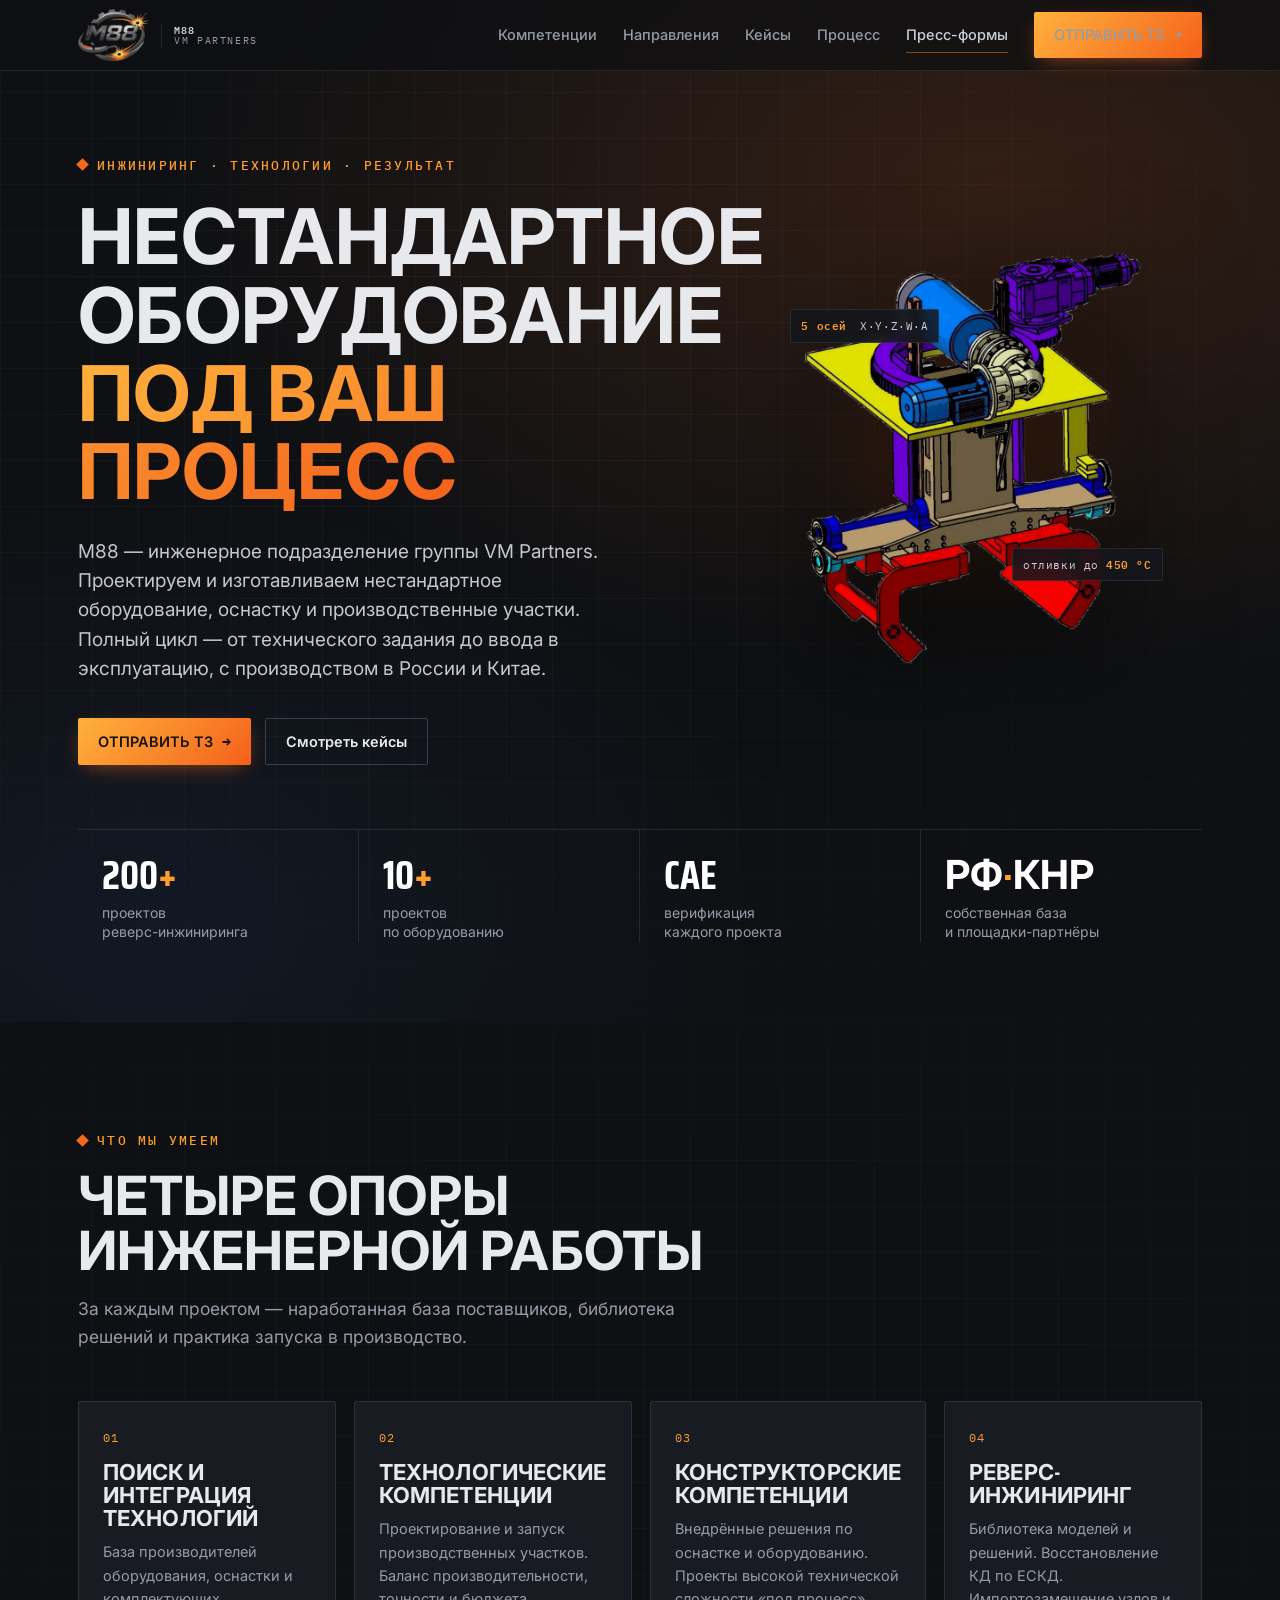
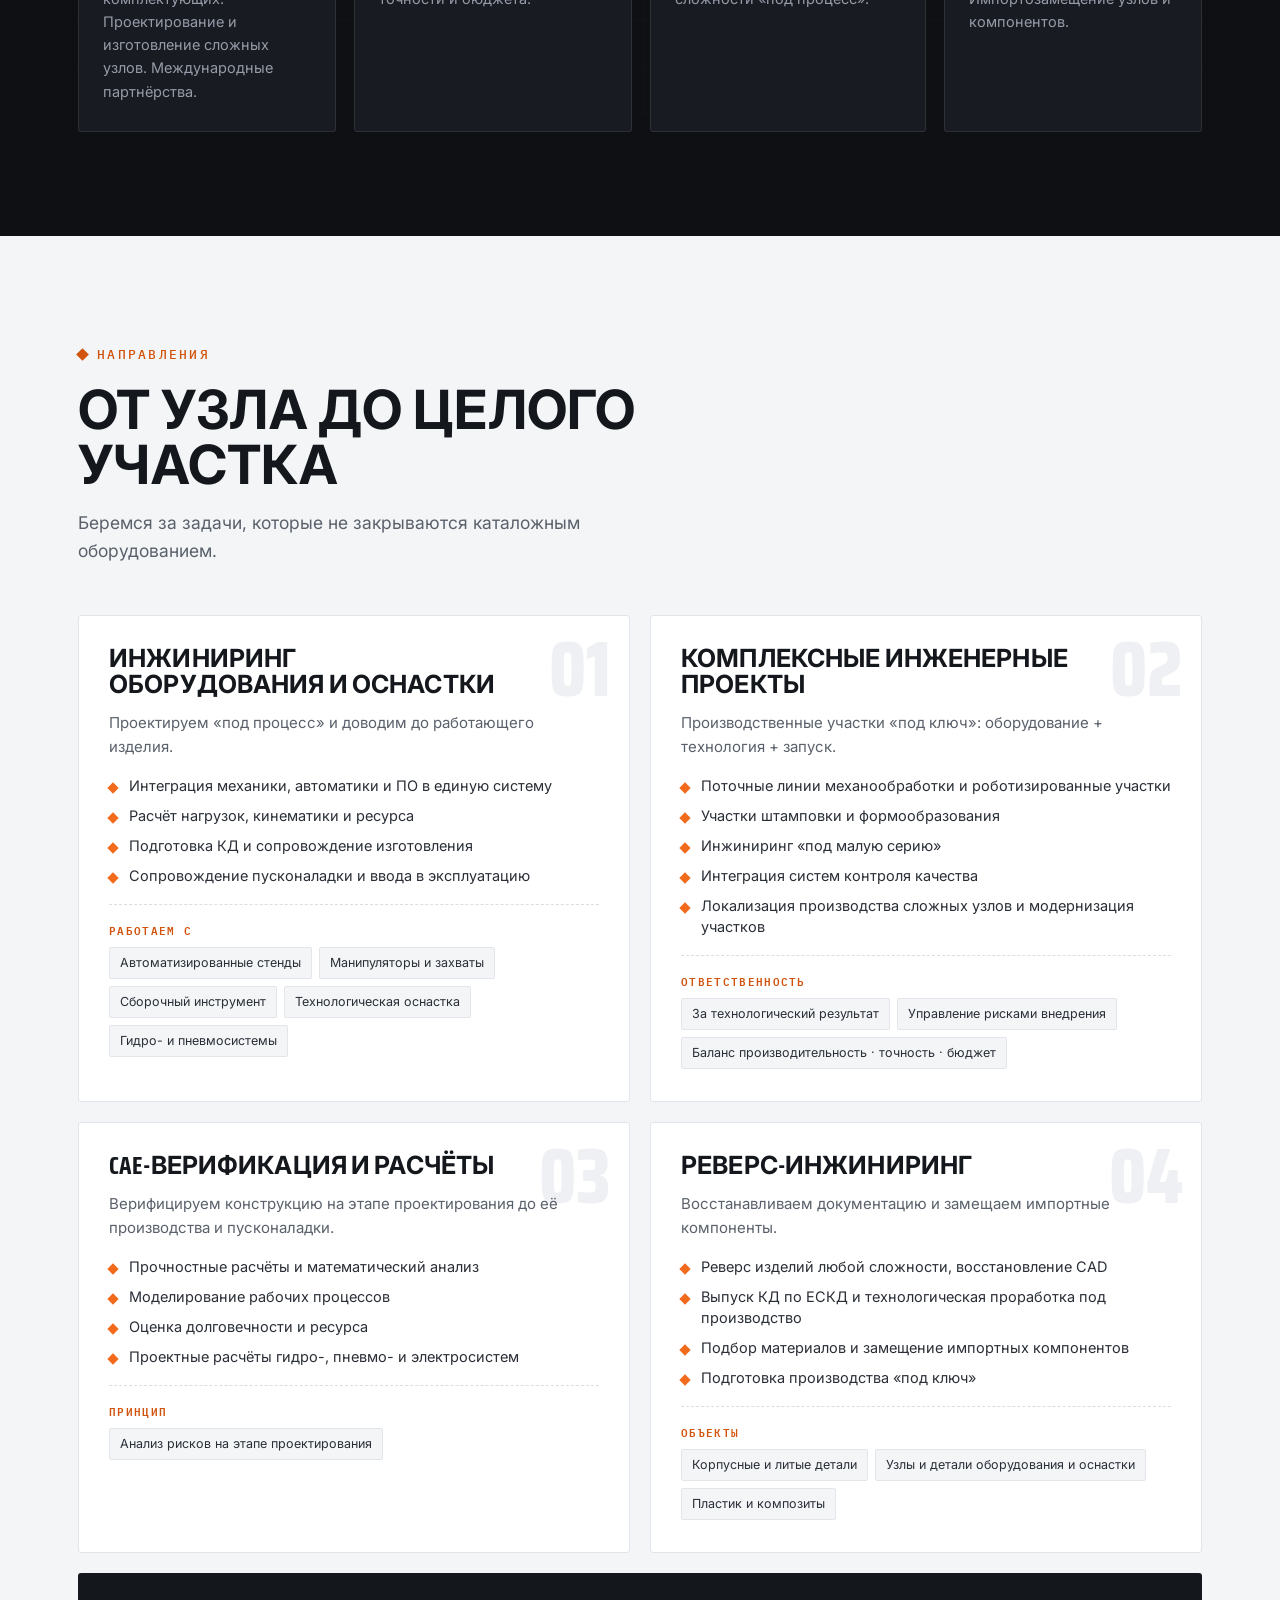
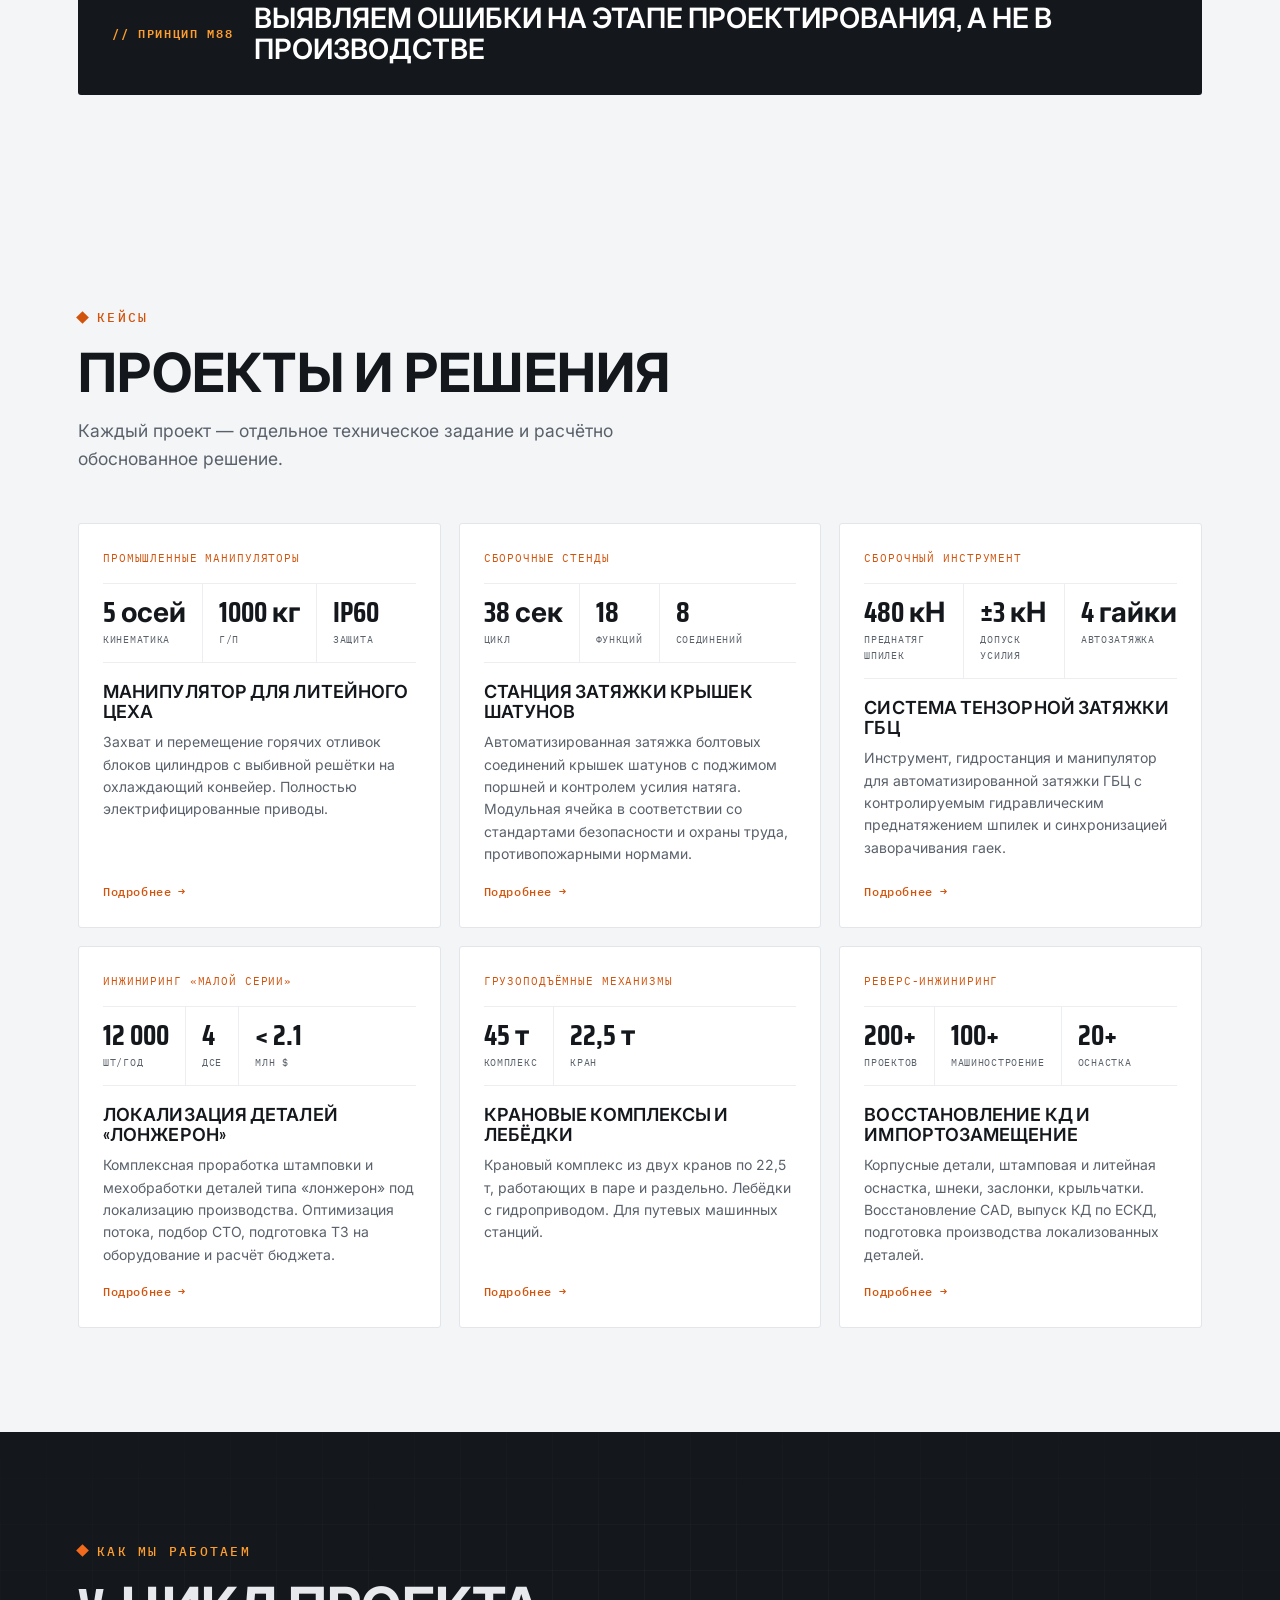
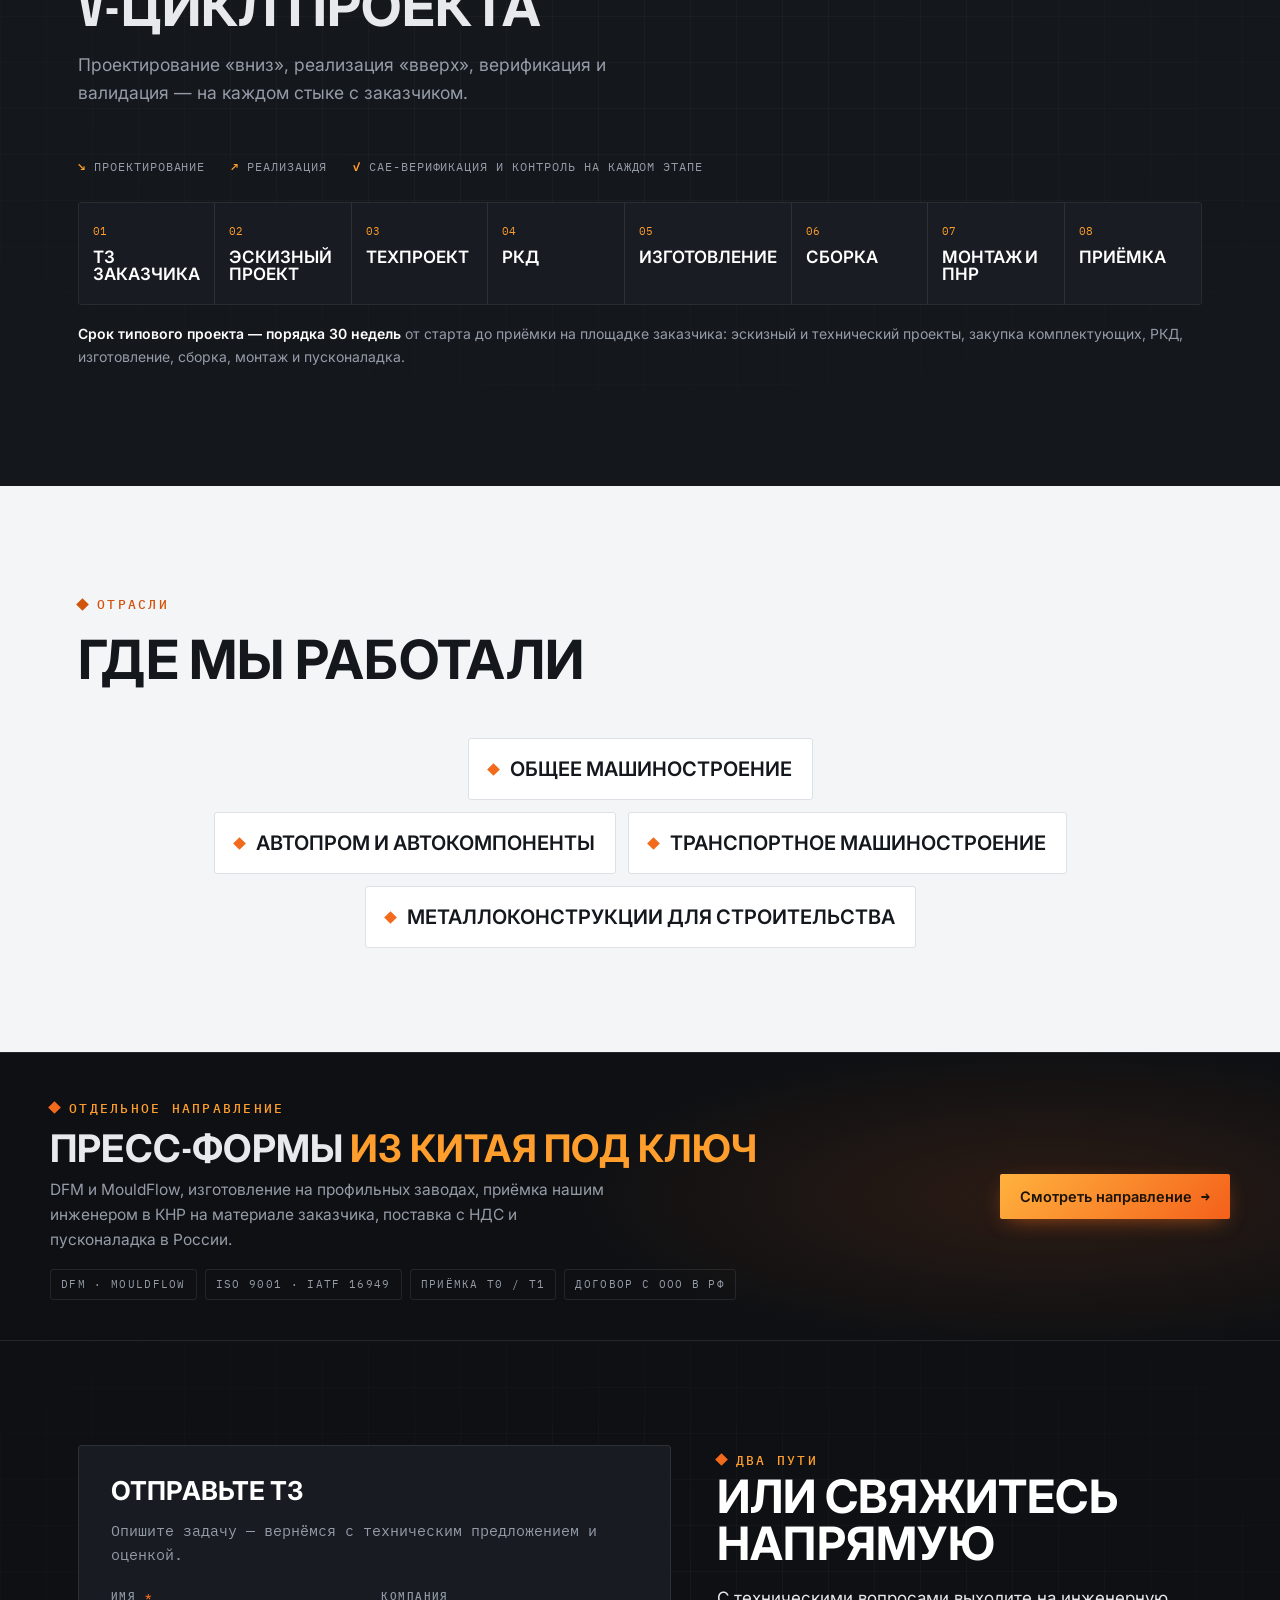
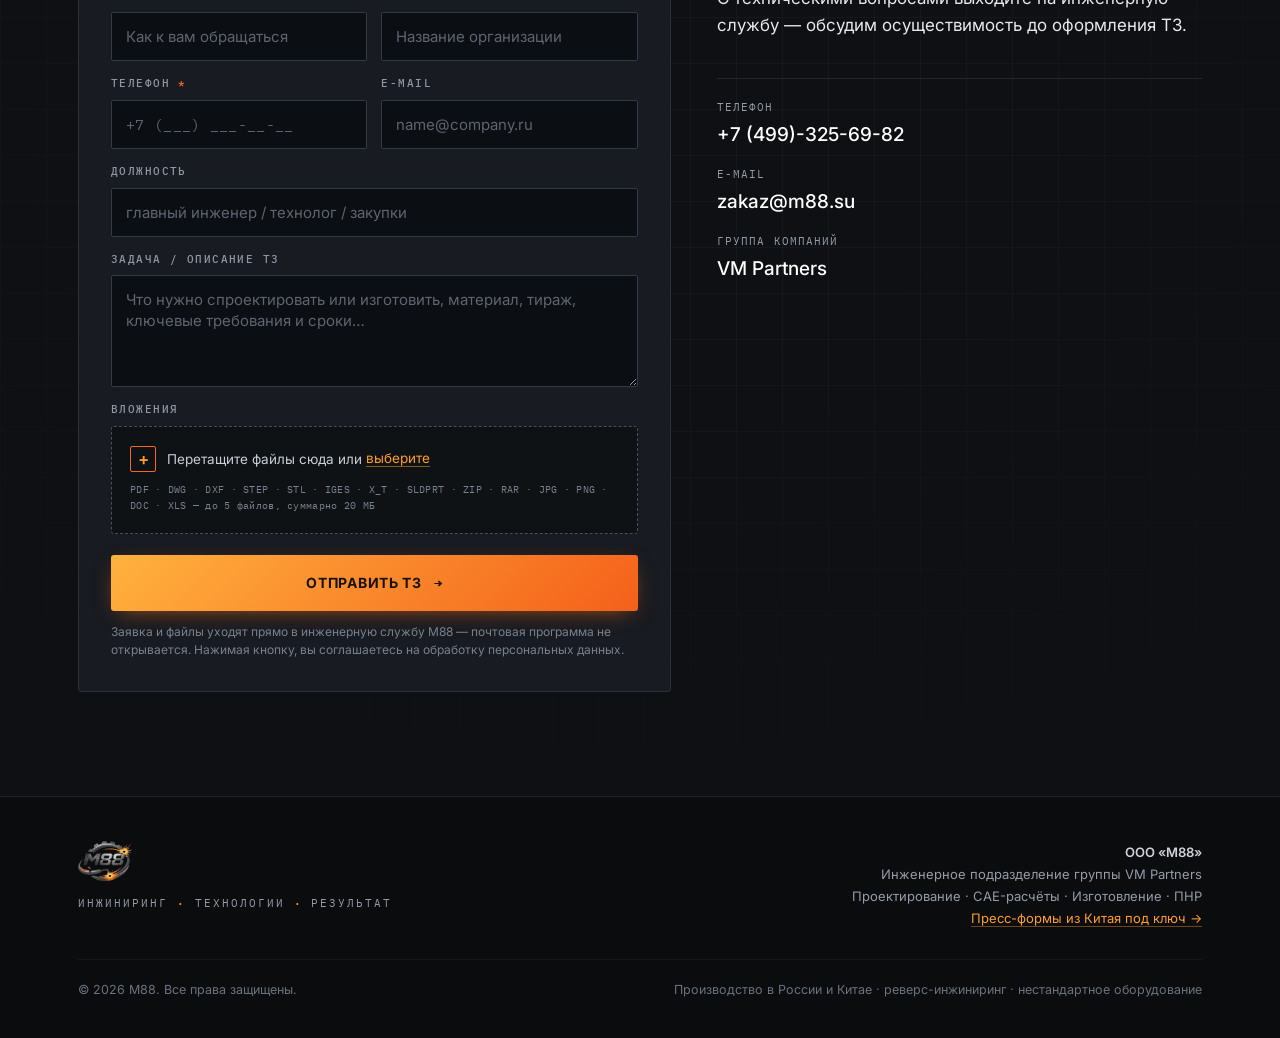
==== index.html @ bfed55ac "first commit" ====
<!doctype html>
<html lang="ru">
<head>
<meta charset="utf-8">
<meta name="viewport" content="width=device-width, initial-scale=1">
<title>М88 — инжиниринг и производство нестандартного оборудования</title>
<meta name="description" content="М88 — инженерное подразделение группы VM Partners. Проектируем и изготавливаем нестандартное промышленное оборудование под ваш процесс: полный цикл от ТЗ до пусконаладки, производство в России и Китае.">
<link rel="canonical" href="https://m88.su/">
<meta property="og:type" content="website">
<meta property="og:url" content="https://m88.su/">
<meta property="og:site_name" content="М88">
<meta property="og:locale" content="ru_RU">
<meta property="og:title" content="М88 — инжиниринг и производство нестандартного оборудования">
<meta property="og:description" content="Проектируем и изготавливаем нестандартное промышленное оборудование под ваш процесс: полный цикл от ТЗ до пусконаладки, производство в России и Китае.">
<meta property="og:image" content="https://m88.su/assets/og.jpg">
<meta name="twitter:card" content="summary_large_image">
<meta name="theme-color" content="#14171C">
<link rel="icon" href="assets/favicon.svg" type="image/svg+xml">
<link rel="apple-touch-icon" href="assets/apple-touch-icon.png">
<link rel="preconnect" href="https://fonts.googleapis.com">
<link rel="preconnect" href="https://fonts.gstatic.com" crossorigin>
<link href="https://fonts.googleapis.com/css2?family=Saira+Condensed:wght@500;600;700;800&amp;family=Inter:wght@400;500;600;700&amp;family=IBM+Plex+Mono:wght@400;500;600&amp;display=swap" rel="stylesheet">
<style>
:root{
  --graphite-950:#0E1013; --graphite-900:#14171C; --graphite-850:#181B21;
  --steel-800:#20242B; --steel-700:#2B2F38; --steel-600:#3A4049;
  --line-d:rgba(255,255,255,.09); --line-d2:rgba(255,255,255,.05);
  --fog:#E9ECEF; --fog-2:#F3F5F7; --paper:#FBFBFC;
  --ink:#14181D; --ink-2:#2A2F37;
  --muted-d:#959CA8; --muted-l:#5A616B;
  --ember:#F26A1B; --ember-2:#FF9E2C; --ember-deep:#D2530C;
  --weld:linear-gradient(135deg,#FFB23E 0%,#F4601A 100%);
  --maxw:1180px;
  --sans:"Inter",system-ui,sans-serif;
  --disp:"Saira Condensed","Inter",sans-serif;
  --mono:"IBM Plex Mono",ui-monospace,monospace;
}
*{box-sizing:border-box}
html{scroll-behavior:smooth;-webkit-text-size-adjust:100%;text-size-adjust:100%}
body{
  margin:0;background:var(--graphite-900);color:#E7E9EC;
  font-family:var(--sans);font-size:17px;line-height:1.6;
  -webkit-font-smoothing:antialiased;overflow-x:hidden;
}
a{color:inherit;text-decoration:none}
img{max-width:100%;display:block}
.wrap{max-width:var(--maxw);margin:0 auto;padding:0 28px}

/* ---------- type ---------- */
h1,h2,h3{font-family:var(--disp);font-weight:700;line-height:1.02;margin:0;letter-spacing:.005em}
.eyebrow{
  font-family:var(--mono);font-size:12.5px;font-weight:500;letter-spacing:.18em;
  text-transform:uppercase;color:var(--ember-2);display:inline-flex;align-items:center;gap:10px;
}
.eyebrow::before{content:"";width:9px;height:9px;background:var(--ember);transform:rotate(45deg);flex:none}
.eyebrow.dark{color:var(--ember-deep)}
.eyebrow.dark::before{background:var(--ember-deep)}

/* ---------- header ---------- */
header{position:fixed;top:0;left:0;right:0;inset:0 0 auto 0;z-index:50;
  background:rgba(14,16,19,.72);-webkit-backdrop-filter:blur(14px);backdrop-filter:blur(14px);
  border-bottom:1px solid var(--line-d);transition:padding .25s ease,background .25s ease}
.bar{display:flex;align-items:center;gap:26px;height:70px;transition:height .25s ease}
header.shrink .bar{height:58px}
.brand{display:flex;align-items:center;gap:12px;flex:none}
.brand img{height:52px;width:auto;transition:height .25s ease}
header.shrink .brand img{height:44px}
.brand .vm{font-family:var(--mono);font-size:10px;letter-spacing:.16em;color:var(--muted-d);
  border-left:1px solid var(--line-d);padding-left:12px;line-height:1.25;text-transform:uppercase}
.brand .vm b{color:#cfd3d9;font-weight:600;display:block;letter-spacing:.1em}
nav.main{margin-left:auto;display:flex;gap:26px;align-items:center}
nav.main a{font-size:14.5px;color:var(--muted-d);font-weight:500;transition:color .15s}
nav.main a:hover{color:#fff}
.btn{font-family:var(--sans);font-weight:600;font-size:14.5px;border:0;cursor:pointer;
  border-radius:2px;padding:11px 20px;display:inline-flex;align-items:center;gap:9px;transition:transform .12s, box-shadow .2s, background .2s,color .2s}
.btn .arr{font-family:var(--mono);transition:transform .18s}
.btn:hover .arr{transform:translateX(3px)}
.btn-primary{background:var(--weld);color:#1a1205;box-shadow:0 6px 22px -8px rgba(242,106,27,.7)}
.btn-primary:hover{box-shadow:0 10px 28px -8px rgba(242,106,27,.85)}
.btn-ghost{background:transparent;color:#E7E9EC;border:1px solid var(--steel-600)}
.btn-ghost:hover{border-color:var(--ember);color:#fff}
.btn-dark{background:var(--ink);color:#fff}
.menu-toggle{display:none;margin-left:auto;background:none;border:1px solid var(--steel-600);
  color:#fff;width:42px;height:38px;border-radius:2px;cursor:pointer;font-size:18px}

/* ---------- section frame ---------- */
.section{padding:104px 0;position:relative}
.section.light{background:var(--fog-2);color:var(--ink)}
.section.dark{background:var(--graphite-900)}
.section.darker{background:var(--graphite-950)}
.grid-bg{position:absolute;top:0;right:0;bottom:0;left:0;inset:0;pointer-events:none;opacity:.5;
  background-image:linear-gradient(var(--line-d2) 1px,transparent 1px),linear-gradient(90deg,var(--line-d2) 1px,transparent 1px);
  background-size:46px 46px;mask-image:radial-gradient(ellipse 80% 60% at 50% 40%,#000 30%,transparent 100%)}
.sec-head{max-width:760px;margin-bottom:50px}
.sec-head h2{font-size:clamp(34px,4.6vw,54px);margin:16px 0 0;text-transform:uppercase}
.section.light .sec-head h2{color:var(--ink)}
.sec-head p{margin:16px 0 0;color:var(--muted-d);font-size:17.5px;max-width:600px}
.section.light .sec-head p{color:var(--muted-l)}

/* ---------- hero ---------- */
.hero{position:relative;padding:150px 0 80px;background:
  radial-gradient(120% 90% at 78% 18%,rgba(242,106,27,.16),transparent 55%),
  radial-gradient(80% 70% at 12% 90%,rgba(40,70,120,.16),transparent 60%),
  var(--graphite-950);overflow:hidden}
.hero .grid-bg{opacity:.7;mask-image:radial-gradient(ellipse 90% 80% at 35% 35%,#000 20%,transparent 95%)}
.hero-inner{display:grid;grid-template-columns:1.15fr .85fr;gap:40px;align-items:center;position:relative;z-index:2}
.hero h1{font-size:clamp(42px,6vw,80px);text-transform:uppercase;letter-spacing:.004em;margin:22px 0 0}
.hero h1 .glow{background:var(--weld);-webkit-background-clip:text;background-clip:text;color:transparent}
.hero p.lead{margin:24px 0 0;font-size:19px;color:#C3C8CF;max-width:540px;line-height:1.55}
.hero-cta{margin-top:34px;display:flex;gap:14px;flex-wrap:wrap}
.hero-figure{position:relative}
.hero-figure .render{filter:drop-shadow(0 40px 60px rgba(0,0,0,.6));
  animation:float 7s ease-in-out infinite;transform-origin:center;margin:0 auto;max-width:430px;width:100%}
.hero-figure::before{content:"";position:absolute;inset:6% 8% 10% 8%;border-radius:50%;
  background:radial-gradient(circle,rgba(242,106,27,.32),transparent 68%);filter:blur(30px);z-index:0}
@keyframes float{0%,100%{transform:translateY(-8px)}50%{transform:translateY(8px)}}
.hero-tag{position:absolute;z-index:3;font-family:var(--mono);font-size:11px;letter-spacing:.05em;
  background:rgba(20,23,28,.86);border:1px solid var(--line-d);padding:6px 10px;border-radius:2px;color:#cfd3d9;
  -webkit-backdrop-filter:blur(4px);backdrop-filter:blur(4px)}
.hero-tag b{color:var(--ember-2);font-weight:600}
.hero-tag.t1{top:14%;left:-4%}
.hero-tag.t2{bottom:20%;right:-6%}
.hero-tag .ax{color:var(--ember-2);font-weight:600;margin-right:6px}

/* stat strip */
.stats{position:relative;z-index:2;margin-top:64px;border-top:1px solid var(--line-d);
  display:grid;grid-template-columns:repeat(4,1fr)}
.stats .st{padding:26px 24px 0;border-right:1px solid var(--line-d)}
.stats .st:last-child{border-right:0}
.stats .num{font-family:var(--disp);font-weight:700;font-size:40px;line-height:1;color:#fff}
.stats .num span{color:var(--ember-2)}
.stats .lbl{margin-top:8px;font-size:14px;color:var(--muted-d);line-height:1.35}

/* ---------- competence cards ---------- */
.cards4{display:grid;grid-template-columns:repeat(4,1fr);gap:18px}
.card{position:relative;background:var(--graphite-850);border:1px solid var(--line-d);
  padding:26px 24px 28px;border-radius:3px;transition:border-color .2s,transform .2s,background .2s}
.section.light .card{background:#fff;border-color:#E2E5E9;box-shadow:0 1px 0 #fff inset}
.card:hover{border-color:var(--ember);transform:translateY(-3px)}
.card .idx{font-family:var(--mono);font-size:12px;color:var(--ember-2);letter-spacing:.1em}
.section.light .card .idx{color:var(--ember-deep)}
.card h3{font-size:22px;text-transform:uppercase;margin:14px 0 10px;line-height:1.05}
.card p{margin:0;font-size:14.5px;color:var(--muted-d)}
.section.light .card p{color:var(--muted-l)}
.card::after{content:"";position:absolute;top:0;right:0;width:14px;height:14px;
  border-top:2px solid transparent;border-right:2px solid transparent;transition:border-color .2s}
.card:hover::after{border-color:var(--ember)}

/* ---------- services ---------- */
.svc{display:grid;grid-template-columns:repeat(2,1fr);gap:20px}
.svc-item{position:relative;background:#fff;border:1px solid #E2E5E9;border-radius:3px;padding:30px 30px 32px;overflow:hidden}
.svc-item .bignum{position:absolute;top:14px;right:18px;font-family:var(--disp);font-weight:800;
  font-size:78px;color:#EEF0F3;line-height:1;z-index:0;user-select:none}
.svc-item>*{position:relative;z-index:1}
.svc-item h3{font-size:25px;text-transform:uppercase;color:var(--ink);margin-bottom:14px;max-width:80%}
.svc-item .desc{font-size:15px;color:var(--muted-l);margin:0 0 16px}
.svc-item ul{list-style:none;margin:0;padding:0;display:flex;flex-direction:column;gap:9px}
.svc-item li{font-size:14.5px;color:var(--ink-2);padding-left:20px;position:relative;line-height:1.45}
.svc-item li::before{content:"";position:absolute;left:0;top:9px;width:8px;height:8px;background:var(--ember);transform:rotate(45deg)}
.svc-item .tags{margin-top:18px;padding-top:16px;border-top:1px dashed #DADEE3;font-size:13px;color:var(--muted-l)}
.svc-item .tags b{display:block;font-family:var(--mono);font-size:11px;letter-spacing:.12em;text-transform:uppercase;color:var(--ember-deep);margin-bottom:8px;font-weight:600}
.chiprow{display:flex;flex-wrap:wrap;gap:7px}
.chip{font-size:12.5px;background:var(--fog-2);border:1px solid #E2E5E9;color:var(--ink-2);padding:5px 10px;border-radius:2px}
.svc-quote{grid-column:1/-1;background:var(--ink);color:#fff;border-radius:3px;padding:30px 34px;
  display:flex;align-items:center;gap:20px;font-family:var(--disp);font-weight:600;font-size:clamp(20px,2.5vw,28px);text-transform:uppercase;line-height:1.1}
.svc-quote .mk{font-family:var(--mono);font-size:12px;color:var(--ember-2);letter-spacing:.14em;white-space:nowrap;text-transform:uppercase;font-weight:600}

/* ---------- ARIS flagship ---------- */
.aris{background:
  radial-gradient(90% 120% at 85% 10%,rgba(242,106,27,.13),transparent 55%),var(--graphite-950);position:relative;overflow:hidden}
.aris-grid{display:grid;grid-template-columns:.95fr 1.05fr;gap:46px;align-items:center;position:relative;z-index:2}
.win-badge{display:inline-flex;align-items:center;gap:10px;font-family:var(--mono);font-size:12px;
  letter-spacing:.05em;background:rgba(242,106,27,.12);border:1px solid rgba(242,106,27,.4);
  color:var(--ember-2);padding:8px 13px;border-radius:2px}
.win-badge .star{color:var(--ember-2)}
.aris h2{font-size:clamp(40px,5.5vw,68px);text-transform:uppercase;margin:20px 0 0}
.aris h2 small{display:block;font-family:var(--mono);font-size:14px;letter-spacing:.14em;color:var(--muted-d);font-weight:400;margin-top:10px;text-transform:none}
.aris .sub{color:#C3C8CF;font-size:17px;margin:18px 0 0;max-width:520px}
.param-grid{display:grid;grid-template-columns:repeat(3,1fr);gap:1px;margin-top:30px;
  background:var(--line-d);border:1px solid var(--line-d);border-radius:3px;overflow:hidden}
.param{background:var(--graphite-900);padding:18px 16px}
.param .v{font-family:var(--disp);font-weight:700;font-size:27px;color:#fff;line-height:1}
.param .v span{color:var(--ember-2)}
.param .k{font-size:12.5px;color:var(--muted-d);margin-top:7px;line-height:1.3}
.aris-fig{position:relative}
.aris-fig::before{content:"";position:absolute;inset:5% 6%;border-radius:50%;
  background:radial-gradient(circle,rgba(242,106,27,.28),transparent 66%);filter:blur(34px)}
.aris-fig .render{position:relative;z-index:1;max-width:400px;width:100%;margin:0 auto;filter:drop-shadow(0 36px 50px rgba(0,0,0,.55))}
/* axis datasheet */
.axes{margin-top:24px;border:1px solid var(--line-d);border-radius:3px;overflow:hidden;background:var(--graphite-900)}
.axes .ax-head{display:flex;justify-content:space-between;align-items:center;padding:11px 16px;
  border-bottom:1px solid var(--line-d);font-family:var(--mono);font-size:11px;letter-spacing:.12em;
  text-transform:uppercase;color:var(--muted-d)}
.ax-row{display:grid;grid-template-columns:54px 1fr auto;gap:14px;align-items:center;padding:12px 16px;border-bottom:1px solid var(--line-d2)}
.ax-row:last-child{border-bottom:0}
.ax-row .sym{font-family:var(--disp);font-weight:700;font-size:24px;color:var(--ember-2);text-align:center}
.ax-row .nm{font-size:14.5px;color:#E7E9EC}
.ax-row .nm i{display:block;font-style:normal;font-size:12.5px;color:var(--muted-d);margin-top:2px}
.ax-row .rg{font-family:var(--mono);font-size:13px;color:#fff;white-space:nowrap}
.aris-note{margin-top:18px;font-size:13.5px;color:var(--muted-d);border-left:2px solid var(--ember);padding-left:14px;line-height:1.5}

/* ---------- cases ---------- */
.cases{display:grid;grid-template-columns:repeat(3,1fr);gap:18px}
.case{position:relative;background:#fff;border:1px solid #E2E5E9;border-radius:3px;padding:26px 24px 26px;
  display:flex;flex-direction:column;transition:transform .2s,border-color .2s,box-shadow .2s}
.case:hover{transform:translateY(-4px);border-color:var(--ember);box-shadow:0 18px 40px -22px rgba(20,24,29,.4)}
.case .metric{font-family:var(--disp);font-weight:700;font-size:30px;color:var(--ink);line-height:1.02}
.case .metric span{color:var(--ember-deep)}
.case h3{font-size:18px;text-transform:uppercase;color:var(--ink);margin:14px 0 9px;line-height:1.08;font-weight:600}
.case p{margin:0;font-size:14px;color:var(--muted-l)}
.case .ribbon{font-family:var(--mono);font-size:11px;letter-spacing:.08em;text-transform:uppercase;
  color:var(--ember-deep);margin-bottom:14px}
/* ARIS leading card */
.case[data-modal]{cursor:pointer}
.case[data-modal]:focus-visible{outline:2px solid var(--ember);outline-offset:3px}
.case-metrics{display:flex;margin:2px 0 4px;border-top:1px solid #ECEEF1;border-bottom:1px solid #ECEEF1}
.case-metrics .cm{padding:14px 0;margin-right:16px;padding-right:16px;border-right:1px solid #ECEEF1}
.case-metrics .cm:last-child{margin-right:0;padding-right:0;border-right:0}
.cmv{font-family:var(--disp);font-weight:700;font-size:28px;color:var(--ink);line-height:1;white-space:nowrap}
.cmk{font-family:var(--mono);font-size:10px;letter-spacing:.07em;text-transform:uppercase;color:var(--muted-l);margin-top:6px}
.case-more{margin-top:auto;padding-top:16px;font-family:var(--mono);font-size:12px;letter-spacing:.05em;
  color:var(--ember-deep);display:inline-flex;align-items:center;gap:7px;font-weight:500}
.case-more .arr{transition:transform .18s}
.case[data-modal]:hover .case-more .arr{transform:translateX(4px)}
.case h3{margin-top:14px}
.case[data-modal] h3{margin-top:16px}

/* ---------- modal ---------- */
.modal-overlay{position:fixed;top:0;right:0;bottom:0;left:0;inset:0;z-index:100;background:rgba(8,10,12,.8);-webkit-backdrop-filter:blur(7px);backdrop-filter:blur(7px);
  display:flex;align-items:flex-start;justify-content:center;padding:40px 20px;overflow-y:auto;
  opacity:0;transition:opacity .22s ease}
.modal-overlay[hidden]{display:none}
.modal-overlay.show{opacity:1}
.modal{position:relative;max-width:1000px;width:100%;margin:auto;
  background:radial-gradient(90% 120% at 85% 4%,rgba(242,106,27,.12),transparent 55%),var(--graphite-950);
  border:1px solid var(--line-d);border-radius:6px;padding:40px;
  transform:translateY(14px) scale(.99);transition:transform .22s ease}
.modal-overlay.show .modal{transform:none}
.modal-close{position:absolute;top:14px;right:14px;width:42px;height:42px;border-radius:3px;
  background:var(--graphite-850);border:1px solid var(--line-d);color:#fff;font-size:24px;line-height:1;
  cursor:pointer;z-index:3;transition:border-color .15s,background .15s}
.modal-close:hover{border-color:var(--ember);background:var(--steel-800)}
.modal-body{display:grid;grid-template-columns:1fr 1fr;gap:38px;align-items:start}
.modal-info .win-badge{margin-bottom:18px}
.modal-title{font-family:var(--disp);font-weight:700;font-size:clamp(30px,3.6vw,46px);text-transform:uppercase;color:#fff;line-height:1.02}
.modal-title small{display:block;font-family:var(--mono);font-size:13px;letter-spacing:.12em;color:var(--muted-d);font-weight:400;margin-top:10px;text-transform:none}
.modal-sub{color:#C3C8CF;font-size:16px;margin:16px 0 0}
.modal .param-grid{margin-top:26px}
.modal .aris-fig{margin-bottom:8px}
.modal .aris-fig .render{max-width:340px}
.modal .axes{margin-top:20px}
/* generic spec list for case modals (e.g. mechanism composition) */
.modal-spec{margin-top:20px;border:1px solid var(--line-d);border-radius:3px;background:var(--graphite-900);overflow:hidden}
.modal-spec .ms-head{padding:11px 16px;border-bottom:1px solid var(--line-d);font-family:var(--mono);
  font-size:11px;letter-spacing:.12em;text-transform:uppercase;color:var(--muted-d)}
.modal-spec ul{list-style:none;margin:0;padding:8px 16px 12px}
.modal-spec li{position:relative;padding:7px 0 7px 18px;font-size:14px;color:#E7E9EC;border-bottom:1px solid var(--line-d2)}
.modal-spec li:last-child{border-bottom:0}
.modal-spec li::before{content:"";position:absolute;left:0;top:13px;width:7px;height:7px;background:var(--ember);transform:rotate(45deg)}
/* flow diagram (SVG) inside modal */
.flowsvg{margin-top:6px}
.flowsvg svg{width:100%;height:auto;max-width:330px;display:block;margin:0 auto}
.flow-cap{font-family:var(--mono);font-size:11px;letter-spacing:.1em;text-transform:uppercase;color:var(--muted-d);text-align:center;margin-top:14px}
/* 4-param grid variant (2x2) */
.param-grid.cols2{grid-template-columns:repeat(2,1fr)}
/* reverse-engineering mini gallery */
.rev-gallery{display:grid;grid-template-columns:1fr 1fr;gap:10px}
.rev-tile{background:#EDEFF2;border:1px solid var(--line-d);border-radius:4px;overflow:hidden}
.rev-tile .img{height:104px;display:flex;align-items:center;justify-content:center;background:#EDEFF2}
.rev-tile img{width:100%;height:100%;object-fit:contain}
.rev-tile .cap{font-family:var(--mono);font-size:10px;letter-spacing:.04em;text-transform:uppercase;
  color:var(--muted-d);padding:8px 10px;border-top:1px solid var(--line-d);background:var(--graphite-900)}
.gallery-head{font-family:var(--mono);font-size:11px;letter-spacing:.12em;text-transform:uppercase;color:var(--muted-d);margin:0 0 12px}
/* GBC dark single-column gallery */
.gbc-gallery{grid-template-columns:1fr}
.gbc-gallery .rev-tile{background:#14171C}
.gbc-gallery .rev-tile .img{height:150px;background:#14171C}
body.no-scroll{overflow:hidden}
@media(max-width:860px){
  .modal-body{grid-template-columns:1fr;gap:24px;padding-top:30px}
  .modal{padding:30px 20px 34px}
  .modal .aris-fig{max-width:260px;margin:18px auto 10px}
  .modal .axes .ax-head{font-size:10px;letter-spacing:.04em}
}

/* ---------- process ---------- */
.flow{position:relative;z-index:2}
.flow-legend{display:flex;gap:26px;flex-wrap:wrap;margin-bottom:26px;font-family:var(--mono);font-size:12px;letter-spacing:.08em;text-transform:uppercase;color:var(--muted-d)}
.flow-legend b{color:var(--ember-2);font-weight:600}
.steps{display:grid;grid-template-columns:repeat(8,1fr);gap:0;border:1px solid var(--line-d);border-radius:3px;overflow:hidden}
.step{padding:20px 14px;border-right:1px solid var(--line-d);position:relative;background:var(--graphite-850)}
.step:last-child{border-right:0}
.step .n{font-family:var(--mono);font-size:11px;color:var(--ember-2)}
.step .t{font-family:var(--disp);font-weight:600;font-size:17px;text-transform:uppercase;margin-top:8px;line-height:1.05;color:#fff}
.step.build{background:#191c22}
.flow-foot{margin-top:18px;font-size:14px;color:var(--muted-d)}
.flow-foot b{color:#fff;font-weight:600}

/* ---------- industries ---------- */
.ind{display:flex;flex-direction:column;gap:12px}
.ind-row{display:flex;flex-wrap:wrap;gap:12px;justify-content:center}
.ind .it{font-family:var(--disp);font-weight:600;text-transform:uppercase;font-size:20px;
  border:1px solid #DDE1E6;background:#fff;color:var(--ink);padding:14px 20px;border-radius:3px;
  display:flex;align-items:center;gap:12px;transition:border-color .2s,color .2s}
.ind .it:hover{border-color:var(--ember)}
.ind .it::before{content:"";width:9px;height:9px;background:var(--ember);transform:rotate(45deg);flex:none}

/* ---------- contact ---------- */
.contact{background:var(--graphite-950);position:relative;overflow:hidden}
.contact .grid-bg{opacity:.6}
.cgrid{display:grid;grid-template-columns:1.1fr .9fr;gap:46px;position:relative;z-index:2}
.cform{background:var(--graphite-850);border:1px solid var(--line-d);border-radius:4px;padding:32px}
.cform h3{font-size:26px;text-transform:uppercase;color:#fff;margin-bottom:6px}
.cform .fsub{font-size:14.5px;color:var(--muted-d);margin-bottom:22px}
.frow{display:grid;grid-template-columns:1fr 1fr;gap:14px;margin-bottom:14px}
.field{display:flex;flex-direction:column;gap:7px}
.field.full{grid-column:1/-1}
label{font-family:var(--mono);font-size:11px;letter-spacing:.1em;text-transform:uppercase;color:var(--muted-d)}
input,textarea{background:var(--graphite-900);border:1px solid var(--steel-700);color:#fff;
  font-family:var(--sans);font-size:15px;padding:12px 13px;border-radius:2px;width:100%;transition:border-color .15s}
input:focus,textarea:focus{outline:none;border-color:var(--ember)}
textarea{resize:vertical;min-height:96px}
.cform .btn-primary{width:100%;justify-content:center;margin-top:6px;padding:14px}
.cform .note{font-size:12.5px;color:var(--muted-d);margin-top:12px;text-align:center}
.cinfo{display:flex;flex-direction:column;gap:22px}
.cinfo .eyebrow{margin-bottom:4px}
.cinfo h3{font-size:clamp(30px,4vw,46px);text-transform:uppercase;color:#fff;margin-bottom:8px}
.cinfo>p{color:var(--muted-d);font-size:16px;margin:0 0 6px}
.contactline{border-top:1px solid var(--line-d);padding-top:20px;display:flex;flex-direction:column;gap:16px}
.cl{display:flex;flex-direction:column;gap:3px}
.cl .k{font-family:var(--mono);font-size:11px;letter-spacing:.1em;text-transform:uppercase;color:var(--muted-d)}
.cl .v{font-size:19px;color:#fff;font-weight:500}
.cl .v a:hover{color:var(--ember-2)}
.placeholder-pill{font-family:var(--mono);font-size:10px;letter-spacing:.08em;background:rgba(242,106,27,.14);
  color:var(--ember-2);border:1px solid rgba(242,106,27,.35);padding:2px 7px;border-radius:10px;margin-left:8px;vertical-align:middle}

/* ---------- footer ---------- */
footer{background:#0a0c0e;border-top:1px solid var(--line-d);padding:44px 0 38px}
.foot{display:flex;justify-content:space-between;align-items:flex-start;gap:30px;flex-wrap:wrap}
.foot .brand img{height:40px}
.foot .slogan{font-family:var(--mono);font-size:11px;letter-spacing:.18em;color:var(--muted-d);text-transform:uppercase;margin-top:14px}
.foot .slogan b{color:var(--ember-2);font-weight:500}
.foot-r{text-align:right;font-size:13px;color:var(--muted-d);line-height:1.7}
.foot-r b{color:#cfd3d9;font-weight:600}
.copy{margin-top:30px;padding-top:20px;border-top:1px solid var(--line-d2);font-size:12.5px;color:#6b727c;display:flex;justify-content:space-between;gap:16px;flex-wrap:wrap}

/* ---------- reveal ---------- */
.js .reveal{opacity:0;transform:translateY(18px);transition:opacity .6s ease,transform .6s ease}
.reveal.in{opacity:1;transform:none}
.reveal.d1{transition-delay:.06s}.reveal.d2{transition-delay:.12s}.reveal.d3{transition-delay:.18s}.reveal.d4{transition-delay:.24s}

/* ---------- responsive ---------- */

/* ---------- cross-link to press-molds page ---------- */
nav.main a.np{position:relative;color:#C9CFD8}
nav.main a.np::after{content:"";position:absolute;left:0;right:0;bottom:-6px;height:1px;background:var(--ember);opacity:.55}
nav.main a.np:hover{color:var(--ember-2)}
.crosslink{border-top:1px solid var(--line-d);border-bottom:1px solid var(--line-d);background:
  radial-gradient(700px 220px at 82% 50%,rgba(242,106,27,.13),transparent 70%),var(--graphite-950)}
.cl-in{display:flex;align-items:center;gap:34px;padding:40px 0}
.cl-txt{flex:1 1 auto;min-width:0}
.cl-txt .eyebrow{margin-bottom:12px}
.cl-txt h3{font-size:clamp(26px,3.4vw,38px);margin:0 0 10px;text-transform:uppercase}
.cl-txt h3 em{font-style:normal;color:var(--ember-2)}
.cl-txt p{margin:0;color:var(--muted-d);font-size:15.5px;max-width:56ch}
.cl-tags{display:flex;flex-wrap:wrap;gap:8px;margin-top:16px}
.cl-tags span{font-family:var(--mono);font-size:11px;letter-spacing:.12em;text-transform:uppercase;
  color:var(--muted-d);border:1px solid var(--line-d);border-radius:3px;padding:6px 10px}
.cl-act{flex:none}
@media(max-width:860px){.cl-in{flex-direction:column;align-items:flex-start;gap:22px;padding:34px 0}
  .cl-act{width:100%}.cl-act .btn{width:100%;justify-content:center}}
@media(max-width:980px){
  nav.main{display:none}
  .menu-toggle{display:block}
  .hero-inner{grid-template-columns:1fr}
  .hero-figure{order:-1;max-width:340px;margin:0 auto}
  .hero-tag{display:none}
  .aris-grid,.cgrid{grid-template-columns:1fr}
  .aris-fig{order:-1;max-width:340px;margin:0 auto}
  .cards4{grid-template-columns:repeat(2,1fr)}
  .cases{grid-template-columns:repeat(2,1fr)}
  .steps{grid-template-columns:repeat(4,1fr)}
  .step:nth-child(4){border-right:0}
}
@media(max-width:680px){
  body{font-size:16px}
  .wrap{padding:0 20px}
  .section{padding:72px 0}
  .brand img{height:44px}
  header.shrink .brand img{height:38px}
  .brand .vm{display:none}
  .eyebrow{font-size:11px;letter-spacing:.08em}
  .hero{padding-top:120px}
  .hero h1{font-size:37px}
  .hero-figure{max-width:300px}
  .stats{grid-template-columns:1fr 1fr}
  .stats .st{border-bottom:1px solid var(--line-d)}
  .stats .st:nth-child(even){border-right:0}
  .cards4,.svc,.cases{grid-template-columns:1fr}
  .param-grid{grid-template-columns:repeat(2,1fr)}
  .steps{grid-template-columns:repeat(2,1fr)}
  .step{border-right:1px solid var(--line-d)!important;border-bottom:1px solid var(--line-d)}
  .step:nth-child(even){border-right:0!important}
  .frow{grid-template-columns:1fr}
  .foot-r{text-align:left}
  .hero-cta .btn{flex:1;justify-content:center}
  .cform input,.cform textarea{font-size:16px}
  /* --- фикс горизонтального скролла на узких экранах --- */
  .svc-quote{flex-direction:column;align-items:flex-start;gap:12px;padding:24px 20px;font-size:20px}
  .svc-quote .mk{white-space:normal}
  .case-metrics{flex-wrap:wrap}
  .case-metrics .cm{min-width:0}
}
/* mobile drawer */
.drawer{position:fixed;top:70px;left:0;right:0;inset:70px 0 auto 0;z-index:49;background:rgba(14,16,19,.98);
  border-bottom:1px solid var(--line-d);transform:translateY(-120%);transition:transform .3s ease;padding:8px 0 18px}
.drawer.open{transform:none}
.drawer a{display:block;padding:13px 28px;font-size:16px;color:#E7E9EC;border-bottom:1px solid var(--line-d2)}
.drawer .btn{margin:16px 28px 0;width:calc(100% - 56px);justify-content:center}
@media(prefers-reduced-motion:reduce){
  *{animation:none!important}
  .js .reveal{opacity:1;transform:none;transition:none}
  html{scroll-behavior:auto}
}

/* ---- ТЗ-01 hero mobile chips ---- */
.hero-tags-m{display:none}
/* ---- ТЗ-08 crane spec figure ---- */
.spec-fig{margin-top:14px;border:1px solid var(--line-d);border-radius:3px;background:var(--graphite-900);padding:12px 12px 8px}
.spec-fig img{display:block;width:100%;height:auto}
.spec-fig figcaption{font-family:var(--mono);font-size:10px;letter-spacing:.06em;text-transform:uppercase;color:var(--muted-d);margin-top:8px;text-align:center}
/* ---- ТЗ-13 attachments ---- */
.dropzone{border:1px dashed var(--steel-700);border-radius:4px;background:var(--graphite-900);padding:18px;cursor:pointer;transition:border-color .15s,background .15s}
.dropzone:hover,.dropzone:focus,.dropzone.drag{outline:none;border-color:var(--ember);background:rgba(242,106,27,.05)}
.dz-inner{display:flex;flex-direction:column;align-items:center;text-align:center;gap:6px}
.dz-ico{font-family:var(--disp);font-weight:700;font-size:22px;color:var(--ember-2);line-height:1}
.dz-text{font-size:14px;color:#E7E9EC}
.dz-text u{color:var(--ember-2);text-decoration:none;border-bottom:1px solid var(--ember-2)}
.dz-hint{font-family:var(--mono);font-size:10.5px;letter-spacing:.02em;color:var(--muted-d)}
.filelist{display:flex;flex-direction:column;gap:7px}
.filelist:not(:empty){margin-top:10px}
.filechip{display:flex;align-items:center;gap:10px;background:var(--graphite-900);border:1px solid var(--line-d);border-radius:3px;padding:8px 10px}
.filechip .fc-name{font-size:13px;color:#E7E9EC;overflow:hidden;text-overflow:ellipsis;white-space:nowrap;flex:1}
.filechip .fc-size{font-family:var(--mono);font-size:11px;color:var(--muted-d);flex:none}
.filechip .fc-del{flex:none;background:none;border:0;color:var(--muted-d);cursor:pointer;font-size:16px;line-height:1;padding:0 2px}
.filechip .fc-del:hover{color:var(--ember)}
.fc-msg{font-family:var(--mono);font-size:11px;color:var(--ember-2);margin-top:8px}
/* ---- ТЗ-01 hero chips on mobile ---- */
@media(max-width:980px){
  .hero-figure{display:flex;flex-direction:column;align-items:center}
  .hero-tags-m{display:flex;order:9;flex-wrap:wrap;justify-content:center;gap:8px;margin-top:14px;width:100%}
  .hero-tags-m .htm{font-family:var(--mono);font-size:11px;letter-spacing:.04em;color:#C3C8CF;background:var(--graphite-850);border:1px solid var(--line-d);border-radius:3px;padding:6px 10px}
  .hero-tags-m .htm .ax{color:var(--ember-2);font-weight:600;margin-right:6px}
  .hero-tags-m .htm b{color:var(--ember-2);font-weight:600}
}
</style>
<link rel="stylesheet" href="assets/form.css">
<script>document.documentElement.className+=" js";</script>
</head>
<body>

<header id="hdr">
  <div class="wrap bar">
    <a class="brand" href="#top">
      <img src="assets/m88-logo.png" alt="М88">
      <span class="vm"><b>М88</b>VM&nbsp;PARTNERS</span>
    </a>
    <nav class="main">
      <a href="#competence">Компетенции</a>
      <a href="#services">Направления</a>
      <a href="#cases">Кейсы</a>
      <a href="#process">Процесс</a>
      <a class="np" href="press-formy/">Пресс-формы</a>
      <a class="btn btn-primary" href="#contact">ОТПРАВИТЬ ТЗ <span class="arr">→</span></a>
    </nav>
    <button class="menu-toggle" id="mt" aria-label="Меню">≡</button>
  </div>
</header>
<div class="drawer" id="drawer">
  <a href="#competence">Компетенции</a>
  <a href="#services">Направления</a>
  <a href="#cases">Кейсы</a>
  <a href="#process">Процесс</a>
  <a href="#industries">Отрасли</a>
  <a class="np" href="press-formy/">Пресс-формы из Китая</a>
  <a class="btn btn-primary" href="#contact">ОТПРАВИТЬ ТЗ <span class="arr">→</span></a>
</div>

<!-- HERO -->
<section class="hero" id="top">
  <div class="grid-bg"></div>
  <div class="wrap">
    <div class="hero-inner">
      <div>
        <span class="eyebrow">Инжиниринг · Технологии · Результат</span>
        <h1>Нестандартное<br>оборудование <span class="glow">под ваш процесс</span></h1>
        <p class="lead">М88 — инженерное подразделение группы VM&nbsp;Partners. Проектируем и изготавливаем нестандартное оборудование, оснастку и производственные участки. Полный цикл — от технического задания до ввода в эксплуатацию, с производством в России и Китае.</p>
        <div class="hero-cta">
          <a class="btn btn-primary" href="#contact">ОТПРАВИТЬ ТЗ <span class="arr">→</span></a>
          <a class="btn btn-ghost" href="#cases">Смотреть кейсы</a>
        </div>
      </div>
      <div class="hero-figure">
        <div class="hero-tags-m" aria-hidden="true">
          <span class="htm"><span class="ax">5 осей</span> X·Y·Z·W·A</span>
          <span class="htm">отливки до <b>450&nbsp;°C</b></span>
        </div>
        <span class="hero-tag t1"><span class="ax">5 осей</span> X·Y·Z·W·A</span>
        <span class="hero-tag t2">отливки до <b>450&nbsp;°C</b></span>
        <img class="render" src="assets/case-manipulator.png" alt="Манипулятор для литейного цеха — захват отливок блока цилиндров">
      </div>
    </div>
    <div class="stats">
      <div class="st reveal"><div class="num">200<span>+</span></div><div class="lbl">проектов<br>реверс-инжиниринга</div></div>
      <div class="st reveal d1"><div class="num">10<span>+</span></div><div class="lbl">проектов<br>по оборудованию</div></div>
      <div class="st reveal d2"><div class="num">CAE</div><div class="lbl">верификация<br>каждого проекта</div></div>
      <div class="st reveal d3"><div class="num">РФ<span>·</span>КНР</div><div class="lbl">собственная база<br>и площадки-партнёры</div></div>
    </div>
  </div>
</section>

<!-- COMPETENCE -->
<section class="section darker" id="competence">
  <div class="grid-bg"></div>
  <div class="wrap">
    <div class="sec-head reveal">
      <span class="eyebrow">Что мы умеем</span>
      <h2>Четыре опоры<br>инженерной работы</h2>
      <p>За каждым проектом — наработанная база поставщиков, библиотека решений и практика запуска в производство.</p>
    </div>
    <div class="cards4">
      <div class="card reveal"><div class="idx">01</div><h3>Поиск и интеграция технологий</h3><p>База производителей оборудования, оснастки и комплектующих. Проектирование и изготовление сложных узлов. Международные партнёрства.</p></div>
      <div class="card reveal d1"><div class="idx">02</div><h3>Технологические компетенции</h3><p>Проектирование и запуск производственных участков. Баланс производительности, точности и бюджета.</p></div>
      <div class="card reveal d2"><div class="idx">03</div><h3>Конструкторские компетенции</h3><p>Внедрённые решения по оснастке и оборудованию. Проекты высокой технической сложности «под процесс».</p></div>
      <div class="card reveal d3"><div class="idx">04</div><h3>Реверс-инжиниринг</h3><p>Библиотека моделей и решений. Восстановление КД по ЕСКД. Импортозамещение узлов и компонентов.</p></div>
    </div>
  </div>
</section>

<!-- SERVICES -->
<section class="section light" id="services">
  <div class="wrap">
    <div class="sec-head reveal">
      <span class="eyebrow dark">Направления</span>
      <h2>От узла до целого участка</h2>
      <p>Беремся за задачи, которые не закрываются каталожным оборудованием.</p>
    </div>
    <div class="svc">
      <div class="svc-item reveal">
        <div class="bignum">01</div>
        <h3>Инжиниринг оборудования и оснастки</h3>
        <p class="desc">Проектируем «под процесс» и доводим до работающего изделия.</p>
        <ul>
          <li>Интеграция механики, автоматики и ПО в единую систему</li>
          <li>Расчёт нагрузок, кинематики и ресурса</li>
          <li>Подготовка КД и сопровождение изготовления</li>
          <li>Сопровождение пусконаладки и ввода в эксплуатацию</li>
        </ul>
        <div class="tags">
          <b>Работаем с</b>
          <div class="chiprow">
            <span class="chip">Автоматизированные стенды</span>
            <span class="chip">Манипуляторы и захваты</span>
            <span class="chip">Сборочный инструмент</span>
            <span class="chip">Технологическая оснастка</span>
            <span class="chip">Гидро- и пневмосистемы</span>
          </div>
        </div>
      </div>
      <div class="svc-item reveal d1">
        <div class="bignum">02</div>
        <h3>Комплексные инженерные проекты</h3>
        <p class="desc">Производственные участки «под ключ»: оборудование + технология + запуск.</p>
        <ul>
          <li>Поточные линии механообработки и роботизированные участки</li>
          <li>Участки штамповки и формообразования</li>
          <li>Инжиниринг «под малую серию»</li>
          <li>Интеграция систем контроля качества</li>
          <li>Локализация производства сложных узлов и модернизация участков</li>
        </ul>
        <div class="tags">
          <b>Ответственность</b>
          <div class="chiprow">
            <span class="chip">За технологический результат</span>
            <span class="chip">Управление рисками внедрения</span>
            <span class="chip">Баланс производительность · точность · бюджет</span>
          </div>
        </div>
      </div>
      <div class="svc-item reveal">
        <div class="bignum">03</div>
        <h3>CAE-верификация и расчёты</h3>
        <p class="desc">Верифицируем конструкцию на этапе проектирования до её производства и пусконаладки.</p>
        <ul>
          <li>Прочностные расчёты и математический анализ</li>
          <li>Моделирование рабочих процессов</li>
          <li>Оценка долговечности и ресурса</li>
          <li>Проектные расчёты гидро-, пневмо- и электросистем</li>
        </ul>
        <div class="tags">
          <b>Принцип</b>
          <div class="chiprow"><span class="chip">Анализ рисков на этапе проектирования</span></div>
        </div>
      </div>
      <div class="svc-item reveal d1">
        <div class="bignum">04</div>
        <h3>Реверс-инжиниринг</h3>
        <p class="desc">Восстанавливаем документацию и замещаем импортные компоненты.</p>
        <ul>
          <li>Реверс изделий любой сложности, восстановление CAD</li>
          <li>Выпуск КД по ЕСКД и технологическая проработка под производство</li>
          <li>Подбор материалов и замещение импортных компонентов</li>
          <li>Подготовка производства «под ключ»</li>
        </ul>
        <div class="tags">
          <b>Объекты</b>
          <div class="chiprow">
            <span class="chip">Корпусные и литые детали</span>
            <span class="chip">Узлы и детали оборудования и оснастки</span>
            <span class="chip">Пластик и композиты</span>
          </div>
        </div>
      </div>
      <div class="svc-quote reveal">
        <span class="mk">// принцип М88</span>
        Выявляем ошибки на этапе проектирования, а не в производстве
      </div>
    </div>
  </div>
</section>

<!-- CASES -->
<section class="section light" id="cases">
  <div class="wrap">
    <div class="sec-head reveal">
      <span class="eyebrow dark">Кейсы</span>
      <h2>Проекты и решения</h2>
      <p>Каждый проект — отдельное техническое задание и расчётно обоснованное решение.</p>
    </div>
    <div class="cases">
      <div class="case case-aris reveal" data-modal="aris" tabindex="0" role="button" aria-label="Подробнее о манипуляторе для литейного цеха">
        <div class="ribbon">Промышленные манипуляторы</div>
        <div class="case-metrics">
          <div class="cm"><div class="cmv">5&nbsp;осей</div><div class="cmk">кинематика</div></div>
          <div class="cm"><div class="cmv">1000&nbsp;кг</div><div class="cmk">г/п</div></div>
          <div class="cm"><div class="cmv">IP60</div><div class="cmk">защита</div></div>
        </div>
        <h3>Манипулятор для литейного цеха</h3>
        <p>Захват и перемещение горячих отливок блоков цилиндров с выбивной решётки на охлаждающий конвейер. Полностью электрифицированные приводы.</p>
        <span class="case-more">Подробнее <span class="arr">→</span></span>
      </div>
      <div class="case reveal d1" data-modal="shatun" tabindex="0" role="button" aria-label="Подробнее о станции затяжки крышек шатунов">
        <div class="ribbon">Сборочные стенды</div>
        <div class="case-metrics">
          <div class="cm"><div class="cmv">38&nbsp;сек</div><div class="cmk">цикл</div></div>
          <div class="cm"><div class="cmv">18</div><div class="cmk">функций</div></div>
          <div class="cm"><div class="cmv">8</div><div class="cmk">соединений</div></div>
        </div>
        <h3>Станция затяжки крышек шатунов</h3>
        <p>Автоматизированная затяжка болтовых соединений крышек шатунов с поджимом поршней и контролем усилия натяга. Модульная ячейка в соответствии со стандартами безопасности и охраны труда, противопожарными нормами.</p>
        <span class="case-more">Подробнее <span class="arr">→</span></span>
      </div>
      <div class="case reveal d2" data-modal="gbc" tabindex="0" role="button" aria-label="Подробнее о системе тензорной затяжки ГБЦ">
        <div class="ribbon">Сборочный инструмент</div>
        <div class="case-metrics">
          <div class="cm"><div class="cmv">480&nbsp;кН</div><div class="cmk">преднатяг шпилек</div></div>
          <div class="cm"><div class="cmv">±3&nbsp;кН</div><div class="cmk">допуск усилия</div></div>
          <div class="cm"><div class="cmv">4&nbsp;гайки</div><div class="cmk">автозатяжка</div></div>
        </div>
        <h3>Система тензорной затяжки ГБЦ</h3>
        <p>Инструмент, гидростанция и манипулятор для автоматизированной затяжки ГБЦ с контролируемым гидравлическим преднатяжением шпилек и синхронизацией заворачивания гаек.</p>
        <span class="case-more">Подробнее <span class="arr">→</span></span>
      </div>
      <div class="case reveal" data-modal="lonzheron" tabindex="0" role="button" aria-label="Подробнее о локализации деталей «лонжерон»">
        <div class="ribbon">Инжиниринг «малой серии»</div>
        <div class="case-metrics">
          <div class="cm"><div class="cmv">12&nbsp;000</div><div class="cmk">шт/год</div></div>
          <div class="cm"><div class="cmv">4</div><div class="cmk">ДСЕ</div></div>
          <div class="cm"><div class="cmv">&lt;&nbsp;2.1</div><div class="cmk">млн&nbsp;$</div></div>
        </div>
        <h3>Локализация деталей «лонжерон»</h3>
        <p>Комплексная проработка штамповки и мехобработки деталей типа «лонжерон» под локализацию производства. Оптимизация потока, подбор СТО, подготовка ТЗ на оборудование и расчёт бюджета.</p>
        <span class="case-more">Подробнее <span class="arr">→</span></span>
      </div>
      <div class="case reveal d1" data-modal="crane" tabindex="0" role="button" aria-label="Подробнее о крановых комплексах и лебёдках">
        <div class="ribbon">Грузоподъёмные механизмы</div>
        <div class="case-metrics">
          <div class="cm"><div class="cmv">45&nbsp;т</div><div class="cmk">комплекс</div></div>
          <div class="cm"><div class="cmv">22,5&nbsp;т</div><div class="cmk">кран</div></div>
        </div>
        <h3>Крановые комплексы и лебёдки</h3>
        <p>Крановый комплекс из двух кранов по 22,5 т, работающих в паре и раздельно. Лебёдки с гидроприводом. Для путевых машинных станций.</p>
        <span class="case-more">Подробнее <span class="arr">→</span></span>
      </div>
      <div class="case reveal d2" data-modal="reverse" tabindex="0" role="button" aria-label="Подробнее о реверс-инжиниринге">
        <div class="ribbon">Реверс-инжиниринг</div>
        <div class="case-metrics">
          <div class="cm"><div class="cmv">200+</div><div class="cmk">проектов</div></div>
          <div class="cm"><div class="cmv">100+</div><div class="cmk">машиностроение</div></div>
          <div class="cm"><div class="cmv">20+</div><div class="cmk">оснастка</div></div>
        </div>
        <h3>Восстановление КД и импортозамещение</h3>
        <p>Корпусные детали, штамповая и литейная оснастка, шнеки, заслонки, крыльчатки. Восстановление CAD, выпуск КД по ЕСКД, подготовка производства локализованных деталей.</p>
        <span class="case-more">Подробнее <span class="arr">→</span></span>
      </div>
    </div>
  </div>
</section>

<!-- PROCESS -->
<section class="section dark" id="process">
  <div class="grid-bg"></div>
  <div class="wrap">
    <div class="sec-head reveal">
      <span class="eyebrow">Как мы работаем</span>
      <h2>V-цикл проекта</h2>
      <p>Проектирование «вниз», реализация «вверх», верификация и валидация — на каждом стыке с заказчиком.</p>
    </div>
    <div class="flow">
      <div class="flow-legend reveal">
        <span><b>↘</b> Проектирование</span>
        <span><b>↗</b> Реализация</span>
        <span><b>✓</b> CAE-верификация и контроль на каждом этапе</span>
      </div>
      <div class="steps reveal d1">
        <div class="step"><div class="n">01</div><div class="t">ТЗ заказчика</div></div>
        <div class="step"><div class="n">02</div><div class="t">Эскизный проект</div></div>
        <div class="step"><div class="n">03</div><div class="t">Техпроект</div></div>
        <div class="step"><div class="n">04</div><div class="t">РКД</div></div>
        <div class="step build"><div class="n">05</div><div class="t">Изготовление</div></div>
        <div class="step build"><div class="n">06</div><div class="t">Сборка</div></div>
        <div class="step build"><div class="n">07</div><div class="t">Монтаж и ПНР</div></div>
        <div class="step build"><div class="n">08</div><div class="t">Приёмка</div></div>
      </div>
      <p class="flow-foot reveal d1"><b>Срок типового проекта — порядка 30 недель</b> от старта до приёмки на площадке заказчика: эскизный и технический проекты, закупка комплектующих, РКД, изготовление, сборка, монтаж и пусконаладка.</p>
    </div>
  </div>
</section>

<!-- INDUSTRIES -->
<section class="section light" id="industries">
  <div class="wrap">
    <div class="sec-head reveal">
      <span class="eyebrow dark">Отрасли</span>
      <h2>Где мы работали</h2>
    </div>
    <div class="ind reveal d1">
      <div class="ind-row"><div class="it">Общее машиностроение</div></div>
      <div class="ind-row"><div class="it">Автопром и автокомпоненты</div><div class="it">Транспортное машиностроение</div></div>
      <div class="ind-row"><div class="it">Металлоконструкции для строительства</div></div>
    </div>
  </div>
</section>

<!-- CROSS-LINK: press molds -->
<section class="crosslink">
  <div class="wrap cl-in">
    <div class="cl-txt">
      <span class="eyebrow">Отдельное направление</span>
      <h3>Пресс-формы <em>из Китая под ключ</em></h3>
      <p>DFM и MouldFlow, изготовление на профильных заводах, приёмка нашим инженером в КНР на материале заказчика, поставка с НДС и пусконаладка в России.</p>
      <div class="cl-tags"><span>DFM · MouldFlow</span><span>ISO 9001 · IATF 16949</span><span>Приёмка T0 / T1</span><span>Договор с ООО в РФ</span></div>
    </div>
    <div class="cl-act"><a class="btn btn-primary" href="press-formy/">Смотреть направление <span class="arr">→</span></a></div>
  </div>
</section>

<!-- CONTACT -->
<section class="section contact" id="contact">
  <div class="grid-bg"></div>
  <div class="wrap">
    <div class="cgrid">
      <div class="cform reveal">
        <h3>Отправьте ТЗ</h3>
        <p class="fsub">Опишите задачу — вернёмся с техническим предложением и оценкой.</p>
        <form id="tzform" data-m88form data-endpoint="send.php" data-page="Главная — инжиниринг">
          <div class="m88-row">
            <div class="m88-f"><label for="f-name">Имя <span class="req">*</span></label><input id="f-name" name="name" autocomplete="name" placeholder="Как к вам обращаться" required></div>
            <div class="m88-f"><label for="f-company">Компания</label><input id="f-company" name="company" autocomplete="organization" placeholder="Название организации"></div>
          </div>
          <div class="m88-row">
            <div class="m88-f"><label for="f-phone">Телефон <span class="req">*</span></label><input id="f-phone" name="phone" type="tel" inputmode="tel" autocomplete="tel" placeholder="+7 (___) ___-__-__" data-phone required></div>
            <div class="m88-f"><label for="f-email">E-mail</label><input id="f-email" name="email" type="email" autocomplete="email" placeholder="name@company.ru"></div>
          </div>
          <div class="m88-f"><label for="f-role">Должность</label><input id="f-role" name="role" autocomplete="organization-title" placeholder="главный инженер / технолог / закупки"></div>
          <div class="m88-f"><label for="f-task">Задача / описание ТЗ</label><textarea id="f-task" name="message" rows="4" placeholder="Что нужно спроектировать или изготовить, материал, тираж, ключевые требования и сроки…"></textarea></div>
          <div class="m88-f">
            <label for="f-files">Вложения</label>
            <div class="m88-dz" data-dropzone tabindex="0" role="button" aria-label="Выбрать или перетащить файлы">
              <input type="file" id="f-files" name="files" multiple hidden accept=".pdf,.dwg,.dxf,.step,.stp,.stl,.iges,.igs,.x_t,.sldprt,.sldasm,.zip,.rar,.7z,.jpg,.jpeg,.png,.doc,.docx,.xls,.xlsx">
              <span class="m88-dz-ico">+</span><span class="m88-dz-text">Перетащите файлы сюда или <u>выберите</u></span>
              <span class="m88-dz-hint">PDF · DWG · DXF · STEP · STL · IGES · X_T · SLDPRT · ZIP · RAR · JPG · PNG · DOC · XLS — до 5 файлов, суммарно 20 МБ</span>
            </div>
            <div class="m88-files" data-filelist></div>
          </div>
          <button type="submit" class="btn btn-primary">ОТПРАВИТЬ ТЗ <span class="arr">→</span></button>
          <p class="m88-note" data-note>Заявка и файлы уходят прямо в инженерную службу М88 — почтовая программа не открывается. Нажимая кнопку, вы соглашаетесь на обработку персональных данных.</p>
        </form>
      </div>
      <div class="cinfo reveal d1">
        <div>
          <span class="eyebrow">Два пути</span>
          <h3>Или свяжитесь напрямую</h3>
          <p>С техническими вопросами выходите на инженерную службу — обсудим осуществимость до оформления ТЗ.</p>
        </div>
        <div class="contactline">
          <div class="cl"><span class="k">Телефон</span><span class="v"><a href="tel:+74993256982">+7 (499)-325-69-82</a></span></div>
          <div class="cl"><span class="k">E-mail</span><span class="v"><a href="mailto:zakaz@m88.su">zakaz@m88.su</a></span></div>
          <div class="cl"><span class="k">Группа компаний</span><span class="v">VM Partners</span></div>
        </div>
      </div>
    </div>
  </div>
</section>

<footer>
  <div class="wrap">
    <div class="foot">
      <div>
        <a class="brand" href="#top"><img src="assets/m88-logo.png" alt="М88"></a>
        <div class="slogan">Инжиниринг <b>·</b> Технологии <b>·</b> Результат</div>
      </div>
      <div class="foot-r">
        <b>ООО «М88»</b><br>
        Инженерное подразделение группы VM Partners<br>
        Проектирование · CAE-расчёты · Изготовление · ПНР<br>
        <a href="press-formy/" style="color:var(--ember-2);border-bottom:1px solid rgba(255,158,44,.4)">Пресс-формы из Китая под ключ →</a>
      </div>
    </div>
    <div class="copy">
      <span>© 2026 М88. Все права защищены.</span>
      <span>Производство в России и Китае · реверс-инжиниринг · нестандартное оборудование</span>
    </div>
  </div>
</footer>

<!-- MODALS -->
<div class="modal-overlay" id="modal-aris" hidden>
  <div class="modal" role="dialog" aria-modal="true" aria-labelledby="modal-aris-title">
    <button class="modal-close" data-close aria-label="Закрыть">×</button>
    <div class="modal-body">
      <div class="modal-info">
        <span class="eyebrow">Промышленные манипуляторы</span>
        <h2 class="modal-title" id="modal-aris-title" style="margin-top:16px">Манипулятор для литейного цеха<small>захват отливок блока цилиндров</small></h2>
        <p class="modal-sub">Захват и перемещение горячих отливок блоков цилиндров с выбивной решётки на охлаждающий конвейер. Полностью электрифицированная система приводов — без гидравлики и пневматики.</p>
        <div class="param-grid">
          <div class="param"><div class="v">до 1000<span> кг</span></div><div class="k">грузоподъёмность</div></div>
          <div class="param"><div class="v">до 450<span> °C</span></div><div class="k">температура отливок</div></div>
          <div class="param"><div class="v">60<span> сек</span></div><div class="k">расчётный цикл</div></div>
          <div class="param"><div class="v">100%<span></span></div><div class="k">электропривод</div></div>
          <div class="param"><div class="v">IP60</div><div class="k">степень защиты</div></div>
          <div class="param"><div class="v">ПЛК<span></span></div><div class="k">ручной + авто режим</div></div>
        </div>
        <div class="aris-note">Концепция без гидравлики и пневматики упрощает эксплуатацию и обслуживание в условиях литейного производства. Управление — ПЛК и частотные приводы.</div>
      </div>
      <div class="modal-fig-col">
        <div class="aris-fig">
          <img class="render" src="assets/case-manipulator.png" alt="3D-модель манипулятора для литейного цеха с захватом">
        </div>
        <div class="axes">
          <div class="ax-head"><span>Кинематика · 5 осей</span><span>диапазон / привод</span></div>
          <div class="ax-row"><div class="sym">X</div><div class="nm">Продольное перемещение<i>тележка по балкам</i></div><div class="rg">9–10 м · 45 м/мин</div></div>
          <div class="ax-row"><div class="sym">Y</div><div class="nm">Поперечное перемещение<i>линейный актуатор</i></div><div class="rg">±300 мм</div></div>
          <div class="ax-row"><div class="sym">Z</div><div class="nm">Подъём колонны<i>барабанная лебёдка</i></div><div class="rg">0–500 мм</div></div>
          <div class="ax-row"><div class="sym">W</div><div class="nm">Поворот колонны<i>опорный поворотный узел</i></div><div class="rg">−60…+60°</div></div>
          <div class="ax-row"><div class="sym">A</div><div class="nm">Зажим / разжим захвата<i>привод винт-гайка</i></div><div class="rg">ход каждой губки 150 мм</div></div>
        </div>
      </div>
    </div>
  </div>
</div>

<div class="modal-overlay" id="modal-shatun" hidden>
  <div class="modal" role="dialog" aria-modal="true" aria-labelledby="modal-shatun-title">
    <button class="modal-close" data-close aria-label="Закрыть">×</button>
    <div class="modal-body">
      <div class="modal-info">
        <span class="eyebrow">Сборочные стенды · автоматизированный стенд</span>
        <h2 class="modal-title" id="modal-shatun-title" style="margin-top:16px">Станция затяжки крышек шатунов</h2>
        <p class="modal-sub">Автоматизация одновременной затяжки восьми болтовых соединений крышек шатунов двигателей с поджимом поршней. Проверка усилия натяга через измерение момента сопротивления вращению коленвала.</p>
        <div class="param-grid">
          <div class="param"><div class="v">38<span> сек</span></div><div class="k">цикл на позиции</div></div>
          <div class="param"><div class="v">18<span></span></div><div class="k">функций стенда</div></div>
          <div class="param"><div class="v">8<span></span></div><div class="k">соединений одновременно</div></div>
          <div class="param"><div class="v">поджим</div><div class="k">поршней при затяжке</div></div>
          <div class="param"><div class="v">контроль</div><div class="k">усилия натяга</div></div>
          <div class="param"><div class="v">ячейка</div><div class="k">модульное исполнение</div></div>
        </div>
        <div class="aris-note">Модульная ячейка оформлена в соответствии со стандартами безопасности и охраны труда, противопожарными нормами.</div>
      </div>
      <div class="modal-fig-col">
        <div class="aris-fig">
          <img class="render" src="assets/case-station-tightening.png" alt="Станция затяжки крышек шатунов — модульная ячейка">
        </div>
        <div class="modal-spec">
          <div class="ms-head">Состав механизма</div>
          <ul>
            <li>Рама устройства</li>
            <li>Блок гайковёртов</li>
            <li>Захват двигателя</li>
            <li>Механизм линейного перемещения двигателя</li>
            <li>Механизм фиксации двигателя и поршней</li>
            <li>Механизм вращения коленвала</li>
          </ul>
        </div>
      </div>
    </div>
  </div>
</div>

<div class="modal-overlay" id="modal-lonzheron" hidden>
  <div class="modal" role="dialog" aria-modal="true" aria-labelledby="modal-lonzheron-title">
    <button class="modal-close" data-close aria-label="Закрыть">×</button>
    <div class="modal-body">
      <div class="modal-info">
        <span class="eyebrow">Производственные участки · инжиниринг «малой серии»</span>
        <h2 class="modal-title" id="modal-lonzheron-title" style="margin-top:16px">Локализация деталей «лонжерон»</h2>
        <p class="modal-sub">Комплексная проработка штамповки и механической обработки деталей типа «лонжерон» под локализацию производства — участок штамповки, участок мехобработки, пост контроля.</p>
        <div class="param-grid">
          <div class="param"><div class="v">12&nbsp;000</div><div class="k">шт/год · программа</div></div>
          <div class="param"><div class="v">4<span></span></div><div class="k">ДСЕ типа «лонжерон»</div></div>
          <div class="param"><div class="v">&lt; 2.1<span> млн&nbsp;$</span></div><div class="k">бюджет проекта (без НДС)</div></div>
          <div class="param"><div class="v">AutoForm</div><div class="k">моделирование штамповки</div></div>
          <div class="param"><div class="v">SMED</div><div class="k">быстрая переналадка</div></div>
          <div class="param"><div class="v">5&nbsp;осей</div><div class="k">отверстия за один установ</div></div>
        </div>
        <div class="aris-note">Ключ к бюджету — оптимизация потока: лазерный раскрой и отказ от операции «пробивка» убирают операции на штампах и экономят на штамповой оснастке. Пресс подобран только под «гибку» и «калибровку».</div>
      </div>
      <div class="modal-fig-col">
        <div class="flowsvg">
          <svg viewBox="0 0 340 486" xmlns="http://www.w3.org/2000/svg" role="img" aria-label="Схема оптимизации потока штамповки: операция «пробивка» исключена">
            <defs>
              <style>
                .fbl{font-family:'Saira Condensed',sans-serif;font-weight:700;font-size:17px;fill:#fff}
                .fsub{font-family:'IBM Plex Mono',monospace;font-size:10px;fill:#959CA8}
                .frm{fill:#181B21;stroke:#2C313A;stroke-width:1}
              </style>
            </defs>
            <!-- arrows -->
            <g stroke="#F26A1B" stroke-width="2" fill="#F26A1B">
              <line x1="170" y1="68" x2="170" y2="84"/><polygon points="170,91 164,82 176,82"/>
              <line x1="170" y1="150" x2="170" y2="166"/><polygon points="170,173 164,164 176,164"/>
              <line x1="170" y1="232" x2="170" y2="248"/><polygon points="170,255 164,246 176,246"/>
              <line x1="170" y1="314" x2="170" y2="330"/><polygon points="170,337 164,328 176,328"/>
              <line x1="170" y1="396" x2="170" y2="412"/><polygon points="170,419 164,410 176,410"/>
            </g>
            <!-- 1 -->
            <rect class="frm" x="20" y="10" width="300" height="56" rx="4"/>
            <text class="fbl" x="170" y="35" text-anchor="middle">Вырезка заготовки</text>
            <text class="fsub" x="170" y="52" text-anchor="middle">лазерный раскрой</text>
            <!-- 2 -->
            <rect class="frm" x="20" y="92" width="300" height="56" rx="4"/>
            <text class="fbl" x="170" y="117" text-anchor="middle">Гибка</text>
            <text class="fsub" x="170" y="134" text-anchor="middle">пресс</text>
            <!-- 3 removed -->
            <rect x="20" y="174" width="300" height="56" rx="4" fill="#15181d" stroke="#F26A1B" stroke-width="1.2" stroke-dasharray="5 4"/>
            <text x="170" y="199" text-anchor="middle" font-family="'Saira Condensed',sans-serif" font-weight="700" font-size="17" fill="#8A8F99">Пробивка отверстий</text>
            <line x1="86" y1="194" x2="254" y2="194" stroke="#F26A1B" stroke-width="2.5"/>
            <text x="170" y="216" text-anchor="middle" font-family="'IBM Plex Mono',monospace" font-size="10" fill="#FF9E2C">убрали — экономия на оснастке</text>
            <!-- 4 -->
            <rect class="frm" x="20" y="256" width="300" height="56" rx="4"/>
            <text class="fbl" x="170" y="281" text-anchor="middle">Калибровка</text>
            <text class="fsub" x="170" y="298" text-anchor="middle">пресс</text>
            <!-- 5 -->
            <rect class="frm" x="20" y="338" width="300" height="56" rx="4"/>
            <text class="fbl" x="170" y="363" text-anchor="middle">Мойка</text>
            <text class="fsub" x="170" y="380" text-anchor="middle">машина моечная</text>
            <!-- 6 -->
            <rect class="frm" x="20" y="420" width="300" height="56" rx="4"/>
            <text class="fbl" x="170" y="445" text-anchor="middle">Контроль ОТК</text>
            <text class="fsub" x="170" y="462" text-anchor="middle">пост контроля</text>
          </svg>
        </div>
        <div class="flow-cap">Оптимизация потока штамповки</div>
      </div>
    </div>
  </div>
</div>

<div class="modal-overlay" id="modal-crane" hidden>
  <div class="modal" role="dialog" aria-modal="true" aria-labelledby="modal-crane-title">
    <button class="modal-close" data-close aria-label="Закрыть">×</button>
    <div class="modal-body">
      <div class="modal-info">
        <span class="eyebrow">Грузоподъёмные механизмы · крановый комплекс</span>
        <h2 class="modal-title" id="modal-crane-title" style="margin-top:16px">Крановые комплексы и лебёдки</h2>
        <p class="modal-sub">Крановый комплекс для баз путевых машинных станций — работа по крановому пути при формировании рельсошпальных решёток.</p>
        <div class="param-grid cols2">
          <div class="param"><div class="v">45<span> т</span></div><div class="k">суммарная грузоподъёмность</div></div>
          <div class="param"><div class="v">2×22,5<span> т</span></div><div class="k">грузоподъёмность крана</div></div>
          <div class="param"><div class="v">2 крана</div><div class="k">в паре и раздельно</div></div>
          <div class="param"><div class="v">гидро<span></span></div><div class="k">привод лебёдок и механизмов</div></div>
        </div>
      </div>
      <div class="modal-fig-col">
        <div class="modal-spec">
          <div class="ms-head">Состав комплекса</div>
          <ul>
            <li>Крановый комплекс из двух кранов по 22,5 т</li>
            <li>Работа в паре и раздельно по крановому пути</li>
            <li>Лебёдки с гидроприводом сматывания и укладывания троса</li>
            <li>Применение в базах путевых машинных станций</li>
          </ul>
        </div>
        <figure class="spec-fig">
          <img src="assets/case-crane-layout.png" alt="Компоновочная схема кранового комплекса">
          <figcaption>Компоновочная схема комплекса</figcaption>
        </figure>
      </div>
    </div>
  </div>
</div>

<div class="modal-overlay" id="modal-reverse" hidden>
  <div class="modal" role="dialog" aria-modal="true" aria-labelledby="modal-reverse-title">
    <button class="modal-close" data-close aria-label="Закрыть">×</button>
    <div class="modal-body">
      <div class="modal-info">
        <span class="eyebrow">Реверс-инжиниринг</span>
        <h2 class="modal-title" id="modal-reverse-title" style="margin-top:16px">Восстановление КД и импортозамещение</h2>
        <p class="modal-sub">Реверс изделий любой сложности: восстановление CAD, выпуск КД по ЕСКД, технологическая проработка под производство и подготовка «под ключ».</p>
        <div class="param-grid">
          <div class="param"><div class="v">200+</div><div class="k">проектов всего</div></div>
          <div class="param"><div class="v">100+</div><div class="k">в машиностроении</div></div>
          <div class="param"><div class="v">20+</div><div class="k">оборудование и оснастка</div></div>
          <div class="param"><div class="v">ЕСКД</div><div class="k">выпуск КД</div></div>
          <div class="param"><div class="v">CAE</div><div class="k">расчётная верификация</div></div>
          <div class="param"><div class="v">под ключ</div><div class="k">подготовка производства</div></div>
        </div>
        <div class="modal-spec">
          <div class="ms-head">Что реверсим</div>
          <ul>
            <li>Механические детали и узлы</li>
            <li>Корпусные и литые изделия</li>
            <li>Пластик и композитные материалы</li>
            <li>Элементы оборудования и оснастки</li>
          </ul>
        </div>
      </div>
      <div class="modal-fig-col">
        <div class="gallery-head">Примеры работ</div>
        <div class="rev-gallery">
          <div class="rev-tile"><div class="img"><img src="assets/cat-plastic.png" alt="Пластмассовые и композитные детали"></div><div class="cap">Пластмассовые и композитные детали</div></div>
          <div class="rev-tile"><div class="img"><img src="assets/cat-impellers.png" alt="Крыльчатки турбин"></div><div class="cap">Крыльчатки турбин</div></div>
          <div class="rev-tile"><div class="img"><img src="assets/cat-castings.jpg" alt="Корпусные и литые детали"></div><div class="cap">Корпусные и литые детали</div></div>
          <div class="rev-tile"><div class="img"><img src="assets/cat-brackets.png" alt="Кронштейны"></div><div class="cap">Кронштейны</div></div>
          <div class="rev-tile"><div class="img"><img src="assets/cat-casting-tooling.jpg" alt="Литейная оснастка"></div><div class="cap">Литейная оснастка</div></div>
          <div class="rev-tile"><div class="img"><img src="assets/cat-die-tooling.jpg" alt="Штамповая оснастка"></div><div class="cap">Штамповая оснастка</div></div>
        </div>
        <div class="modal-spec" style="margin-top:18px">
          <div class="ms-head">Отрасли</div>
          <ul>
            <li>Общее машиностроение</li>
            <li>Автокомпоненты</li>
            <li>Медицинская техника (протезирование)</li>
          </ul>
        </div>
      </div>
    </div>
  </div>
</div>

<div class="modal-overlay" id="modal-gbc" hidden>
  <div class="modal" role="dialog" aria-modal="true" aria-labelledby="modal-gbc-title">
    <button class="modal-close" data-close aria-label="Закрыть">×</button>
    <div class="modal-body">
      <div class="modal-info">
        <span class="eyebrow">Сборочный инструмент</span>
        <h2 class="modal-title" id="modal-gbc-title" style="margin-top:16px">Система тензорной затяжки ГБЦ</h2>
        <p class="modal-sub">Автоматизированная система затяжки болтовых соединений с контролем и документированием — для сборки высокооборотных дизелей свыше 500 кВт.</p>
        <div class="param-grid">
          <div class="param"><div class="v">480<span> кН</span></div><div class="k">преднатяг шпилек ГБЦ</div></div>
          <div class="param"><div class="v">±3<span> кН</span></div><div class="k">допуск на усилие преднатяжения</div></div>
          <div class="param"><div class="v">4 гайки</div><div class="k">автозатяжка одновременно</div></div>
          <div class="param"><div class="v">≥180°</div><div class="k">угол доворота от момента прилегания</div></div>
          <div class="param"><div class="v">ПК</div><div class="k">документирование давления и угла</div></div>
          <div class="param"><div class="v">IP44</div><div class="k">степень защиты</div></div>
        </div>
        <div class="modal-spec">
          <div class="ms-head">Операции системы</div>
          <ul>
            <li>Преднатяжение шпилек с контролируемым и документируемым усилием</li>
            <li>Контролируемая по углу одновременная затяжка 4 гаек ГБЦ</li>
            <li>Полностью автоматизированные операции</li>
          </ul>
        </div>
      </div>
      <div class="modal-fig-col">
        <div class="gallery-head">Состав системы</div>
        <div class="rev-gallery gbc-gallery">
          <div class="rev-tile"><div class="img"><img src="assets/cat-assembly-tools.jpg" alt="Сборочный инструмент"></div><div class="cap">Сборочный инструмент</div></div>
          <div class="rev-tile"><div class="img"><img src="assets/cat-hydro-station.jpg" alt="Гидростанция"></div><div class="cap">Гидростанция</div></div>
          <div class="rev-tile"><div class="img"><img src="assets/cat-manipulator.jpg" alt="Манипулятор"></div><div class="cap">Манипулятор</div></div>
        </div>
      </div>
    </div>
  </div>
</div>

<script>
// header shrink
const hdr=document.getElementById('hdr');
addEventListener('scroll',()=>{hdr.classList.toggle('shrink',scrollY>40)},{passive:true});
// mobile drawer
const mt=document.getElementById('mt'),drawer=document.getElementById('drawer');
mt.addEventListener('click',()=>drawer.classList.toggle('open'));
drawer.querySelectorAll('a').forEach(a=>a.addEventListener('click',()=>drawer.classList.remove('open')));
// reveal
if('IntersectionObserver' in window){
  const io=new IntersectionObserver((es)=>{es.forEach(e=>{if(e.isIntersecting){e.target.classList.add('in');io.unobserve(e.target)}})},{threshold:.12});
  document.querySelectorAll('.reveal').forEach(el=>io.observe(el));
}else{
  document.querySelectorAll('.reveal').forEach(el=>el.classList.add('in'));
}
// modal engine (reusable for all cards with [data-modal])
let lastFocus=null;
function openModal(id){
  const ov=document.getElementById('modal-'+id);
  if(!ov)return;
  lastFocus=document.activeElement;
  ov.hidden=false;
  requestAnimationFrame(()=>ov.classList.add('show'));
  document.body.classList.add('no-scroll');
  const c=ov.querySelector('.modal-close'); if(c)c.focus();
}
function closeModal(ov){
  ov.classList.remove('show');
  document.body.classList.remove('no-scroll');
  setTimeout(()=>{ov.hidden=true;},220);
  if(lastFocus)lastFocus.focus();
}
document.querySelectorAll('[data-modal]').forEach(el=>{
  const open=()=>openModal(el.getAttribute('data-modal'));
  el.addEventListener('click',open);
  el.addEventListener('keydown',e=>{if(e.key==='Enter'||e.key===' '){e.preventDefault();open();}});
});
document.querySelectorAll('.modal-overlay').forEach(ov=>{
  ov.addEventListener('click',e=>{if(e.target===ov)closeModal(ov);});
  ov.querySelectorAll('[data-close]').forEach(b=>b.addEventListener('click',()=>closeModal(ov)));
});
document.addEventListener('keydown',e=>{
  if(e.key==='Escape'){const ov=document.querySelector('.modal-overlay.show');if(ov)closeModal(ov);}
});
</script>
<script src="assets/form.js" defer></script>
</body>
</html>
---- assets/form.css ----
/*!
 * М88 — общие стили состояний формы (статус, чипсы файлов, экран «отправлено»).
 * Цвета берутся из переменных страницы, с запасными значениями для обеих тем.
 */

/* honeypot: видим только ботам */
.m88-trap {
  position: absolute !important;
  left: -9999px !important;
  top: auto !important;
  width: 1px !important;
  height: 1px !important;
  overflow: hidden !important;
  opacity: 0 !important;
  pointer-events: none !important;
}

/* ---------- статус отправки ---------- */
.m88-status {
  margin: 12px 0 0;
  font-size: 14px;
  line-height: 1.45;
  min-height: 0;
  transition: min-height .2s ease;
}
.m88-status:empty { margin: 0; }
.m88-status.is-info,
.m88-status.is-warn,
.m88-status.is-error {
  padding: 10px 13px;
  border-radius: 8px;
  border-left: 3px solid currentColor;
}
.m88-status.is-info  { color: #C9CFD8; background: rgba(255, 255, 255, .06); }
.m88-status.is-warn  { color: #FF9E2C; background: rgba(242, 106, 27, .10); }
.m88-status.is-error { color: #FF7A6B; background: rgba(255, 90, 70, .10); }

/* на светлом фоне */
.light .m88-status.is-info,
.section.light .m88-status.is-info { color: #4A515C; background: rgba(0, 0, 0, .05); }
.light .m88-status.is-warn,
.section.light .m88-status.is-warn { color: #C24A08; background: rgba(242, 106, 27, .10); }
.light .m88-status.is-error,
.section.light .m88-status.is-error { color: #C0261A; background: rgba(200, 40, 30, .08); }

/* ---------- чипсы выбранных файлов ---------- */
.m88-chip {
  display: inline-flex;
  align-items: center;
  gap: 9px;
  max-width: 100%;
  margin: 6px 6px 0 0;
  padding: 7px 9px 7px 12px;
  border: 1px solid rgba(255, 255, 255, .14);
  border-radius: 999px;
  background: rgba(255, 255, 255, .05);
  font-size: 13px;
  line-height: 1.2;
  vertical-align: top;
}
.m88-chip-name {
  max-width: 15em;
  overflow: hidden;
  text-overflow: ellipsis;
  white-space: nowrap;
}
.m88-chip-size {
  flex: none;
  font-size: 11.5px;
  letter-spacing: .04em;
  opacity: .62;
}
.m88-chip-del {
  flex: none;
  width: 22px;
  height: 22px;
  padding: 0;
  border: 0;
  border-radius: 50%;
  background: rgba(255, 255, 255, .10);
  color: inherit;
  font: 600 15px/1 system-ui, sans-serif;
  cursor: pointer;
  transition: background .15s ease, color .15s ease;
}
.m88-chip-del:hover,
.m88-chip-del:focus-visible { background: #F26A1B; color: #fff; }

/* ---------- экран «заявка отправлена» ---------- */
.m88-done {
  display: flex;
  flex-direction: column;
  align-items: flex-start;
  gap: 10px;
  padding: 34px 30px;
  border: 1px solid rgba(255, 255, 255, .12);
  border-radius: 14px;
  background: rgba(255, 255, 255, .04);
  animation: m88-done-in .35s ease both;
}
@keyframes m88-done-in {
  from { opacity: 0; transform: translateY(10px); }
  to   { opacity: 1; transform: none; }
}
.m88-done-mark {
  display: flex;
  align-items: center;
  justify-content: center;
  width: 46px;
  height: 46px;
  border-radius: 50%;
  background: linear-gradient(135deg, #FFB23E 0%, #F4601A 100%);
  color: #14171c;
  font-size: 23px;
  font-weight: 700;
}
.m88-done-title {
  margin: 4px 0 0;
  font-family: "Saira Condensed", "Inter", system-ui, sans-serif;
  font-size: 27px;
  font-weight: 700;
  line-height: 1.1;
  letter-spacing: .01em;
}
.m88-done-text {
  margin: 0;
  max-width: 34em;
  font-size: 15px;
  line-height: 1.55;
  opacity: .8;
}
.m88-done-ticket {
  font-family: "IBM Plex Mono", ui-monospace, Menlo, Consolas, monospace;
  font-size: 12.5px;
  letter-spacing: .12em;
  text-transform: uppercase;
  opacity: .62;
}
.m88-done-again {
  margin-top: 8px;
  padding: 11px 18px;
  border: 1px solid rgba(255, 255, 255, .2);
  border-radius: 8px;
  background: transparent;
  color: inherit;
  font: 600 14px/1 inherit;
  font-family: inherit;
  cursor: pointer;
  transition: border-color .15s ease, color .15s ease;
}
.m88-done-again:hover { border-color: #F26A1B; color: #FF9E2C; }

@media (prefers-reduced-motion: reduce) {
  .m88-done { animation: none; }
  .m88-status { transition: none; }
}

/* ============================================================================
   Единая форма обратной связи. Одна и та же разметка и вид на обеих страницах.
   Подключать form.css ПОСЛЕ основных стилей страницы.
   ========================================================================= */

form[data-m88form] .m88-row{display:grid;grid-template-columns:1fr 1fr;gap:14px}
form[data-m88form] .m88-f{display:flex;flex-direction:column;gap:7px;margin:0 0 14px}
form[data-m88form] .m88-row .m88-f{margin-bottom:0}
form[data-m88form] .m88-row{margin:0 0 14px}

form[data-m88form] label{
  display:block;margin:0;
  font-family:"IBM Plex Mono",ui-monospace,Menlo,Consolas,monospace;
  font-size:11px;font-weight:500;letter-spacing:.13em;text-transform:uppercase;
  color:#8F98A4;
}
form[data-m88form] label .req{color:#F26A1B}

form[data-m88form] input:not([type=file]),
form[data-m88form] textarea{
  width:100%;margin:0;display:block;
  background:#0B0E12;border:1px solid #333A44;border-radius:2px;color:#fff;
  font-family:inherit;font-size:15px;line-height:1.4;padding:13px 14px;
  -webkit-appearance:none;appearance:none;
  transition:border-color .15s ease,box-shadow .15s ease;
}
form[data-m88form] input::placeholder,
form[data-m88form] textarea::placeholder{color:#5D6570;opacity:1}
form[data-m88form] input:not([type=file]):focus,
form[data-m88form] textarea:focus{
  outline:none;border-color:#F26A1B;box-shadow:0 0 0 1px rgba(242,106,27,.55);
}
form[data-m88form] input:not([type=file]):-webkit-autofill{
  -webkit-text-fill-color:#fff;-webkit-box-shadow:0 0 0 40px #0B0E12 inset;
}
form[data-m88form] textarea{resize:vertical;min-height:104px}

/* поле телефона — моноширинный, чтобы маска не «прыгала» */
form[data-m88form] input[data-phone]{
  font-family:"IBM Plex Mono",ui-monospace,Menlo,Consolas,monospace;
  letter-spacing:.02em;
}

/* ---------- зона вложений ---------- */
form[data-m88form] .m88-dz{
  display:block;padding:18px;cursor:pointer;text-align:left;
  border:1px dashed #46515C;border-radius:3px;background:rgba(8,11,14,.55);
  transition:border-color .15s ease,background .15s ease;
}
form[data-m88form] .m88-dz:hover,
form[data-m88form] .m88-dz:focus,
form[data-m88form] .m88-dz.drag{outline:none;border-color:#F26A1B;background:rgba(242,106,27,.06)}
form[data-m88form] .m88-dz-ico{
  display:inline-block;width:26px;height:26px;line-height:24px;text-align:center;
  border:1px solid #F26A1B;border-radius:2px;color:#FF9E2C;
  font:600 17px/24px "Inter",system-ui,sans-serif;vertical-align:middle;margin-right:11px;
}
form[data-m88form] .m88-dz-text{
  display:inline;color:#C9CFD8;font-size:13.5px;vertical-align:middle;
}
form[data-m88form] .m88-dz-text u{color:#FF9E2C;text-decoration:none;border-bottom:1px solid rgba(255,158,44,.5)}
form[data-m88form] .m88-dz-hint{
  display:block;margin-top:10px;
  font-family:"IBM Plex Mono",ui-monospace,monospace;font-size:9.5px;line-height:1.7;
  letter-spacing:.03em;color:#77828E;
}
form[data-m88form] .m88-files:not(:empty){margin-top:10px}

/* ---------- кнопка и подпись ---------- */
form[data-m88form] button[type=submit]{
  display:flex;align-items:center;justify-content:center;gap:12px;
  width:100%;min-height:56px;padding:0 22px;margin-top:4px;
  border-radius:3px;cursor:pointer;
  font-size:14px;font-weight:700;letter-spacing:.05em;line-height:1;
}
form[data-m88form] button[type=submit] span{font-family:"IBM Plex Mono",ui-monospace,monospace}
form[data-m88form] .m88-note{
  margin:12px 0 0;font-size:12px;line-height:1.5;color:#77828E;text-align:left;
}

@media(max-width:600px){
  form[data-m88form] .m88-row{grid-template-columns:1fr;gap:0}
  form[data-m88form] .m88-row .m88-f{margin-bottom:14px}
  form[data-m88form] input:not([type=file]),
  form[data-m88form] textarea{font-size:16px}   /* iOS не зумит от 16px */
  form[data-m88form] .m88-dz-text{display:block;margin-top:8px}
  form[data-m88form] .m88-dz-ico{margin-right:0}
}

/* предупреждение на экране «отправлено»: какие файлы не ушли */
.m88-done-warn{
  margin:0;max-width:34em;padding:10px 13px;border-radius:8px;
  border-left:3px solid currentColor;color:#FF9E2C;background:rgba(242,106,27,.10);
  font-size:13.5px;line-height:1.5;
}
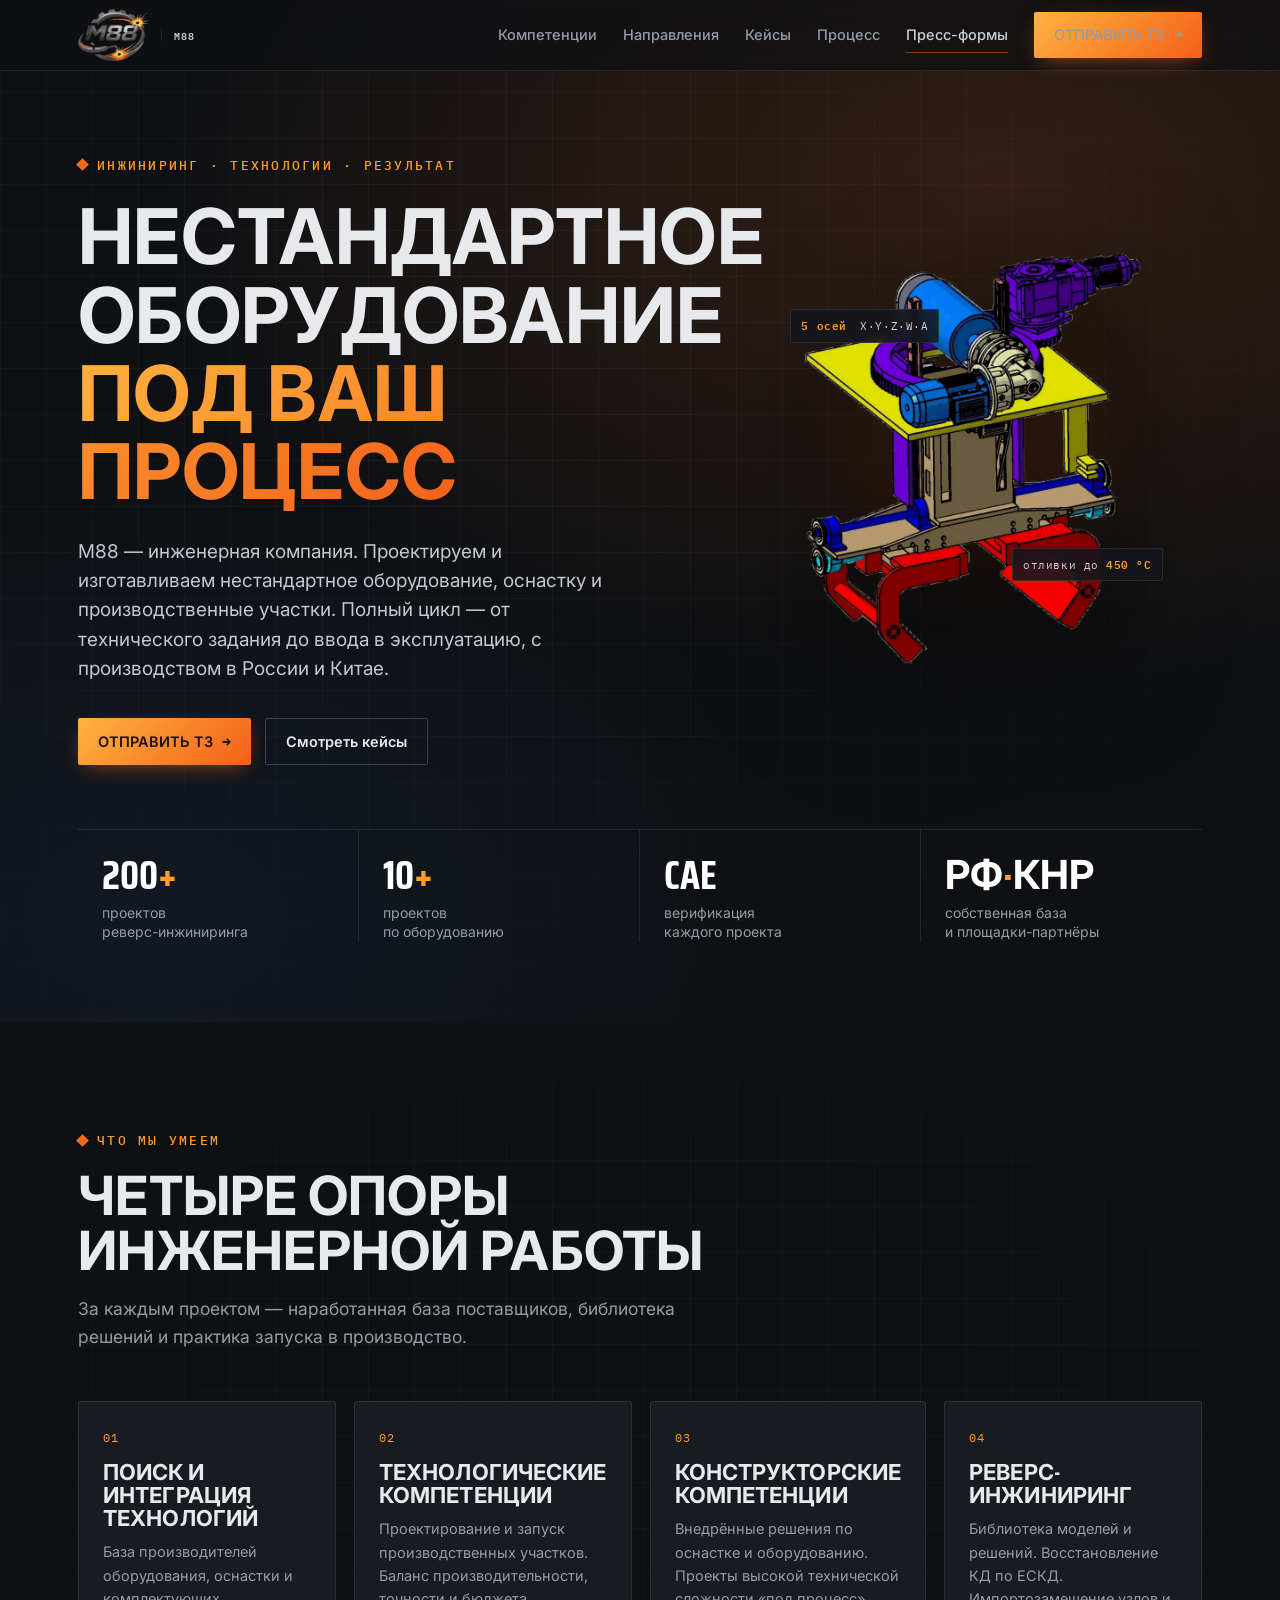
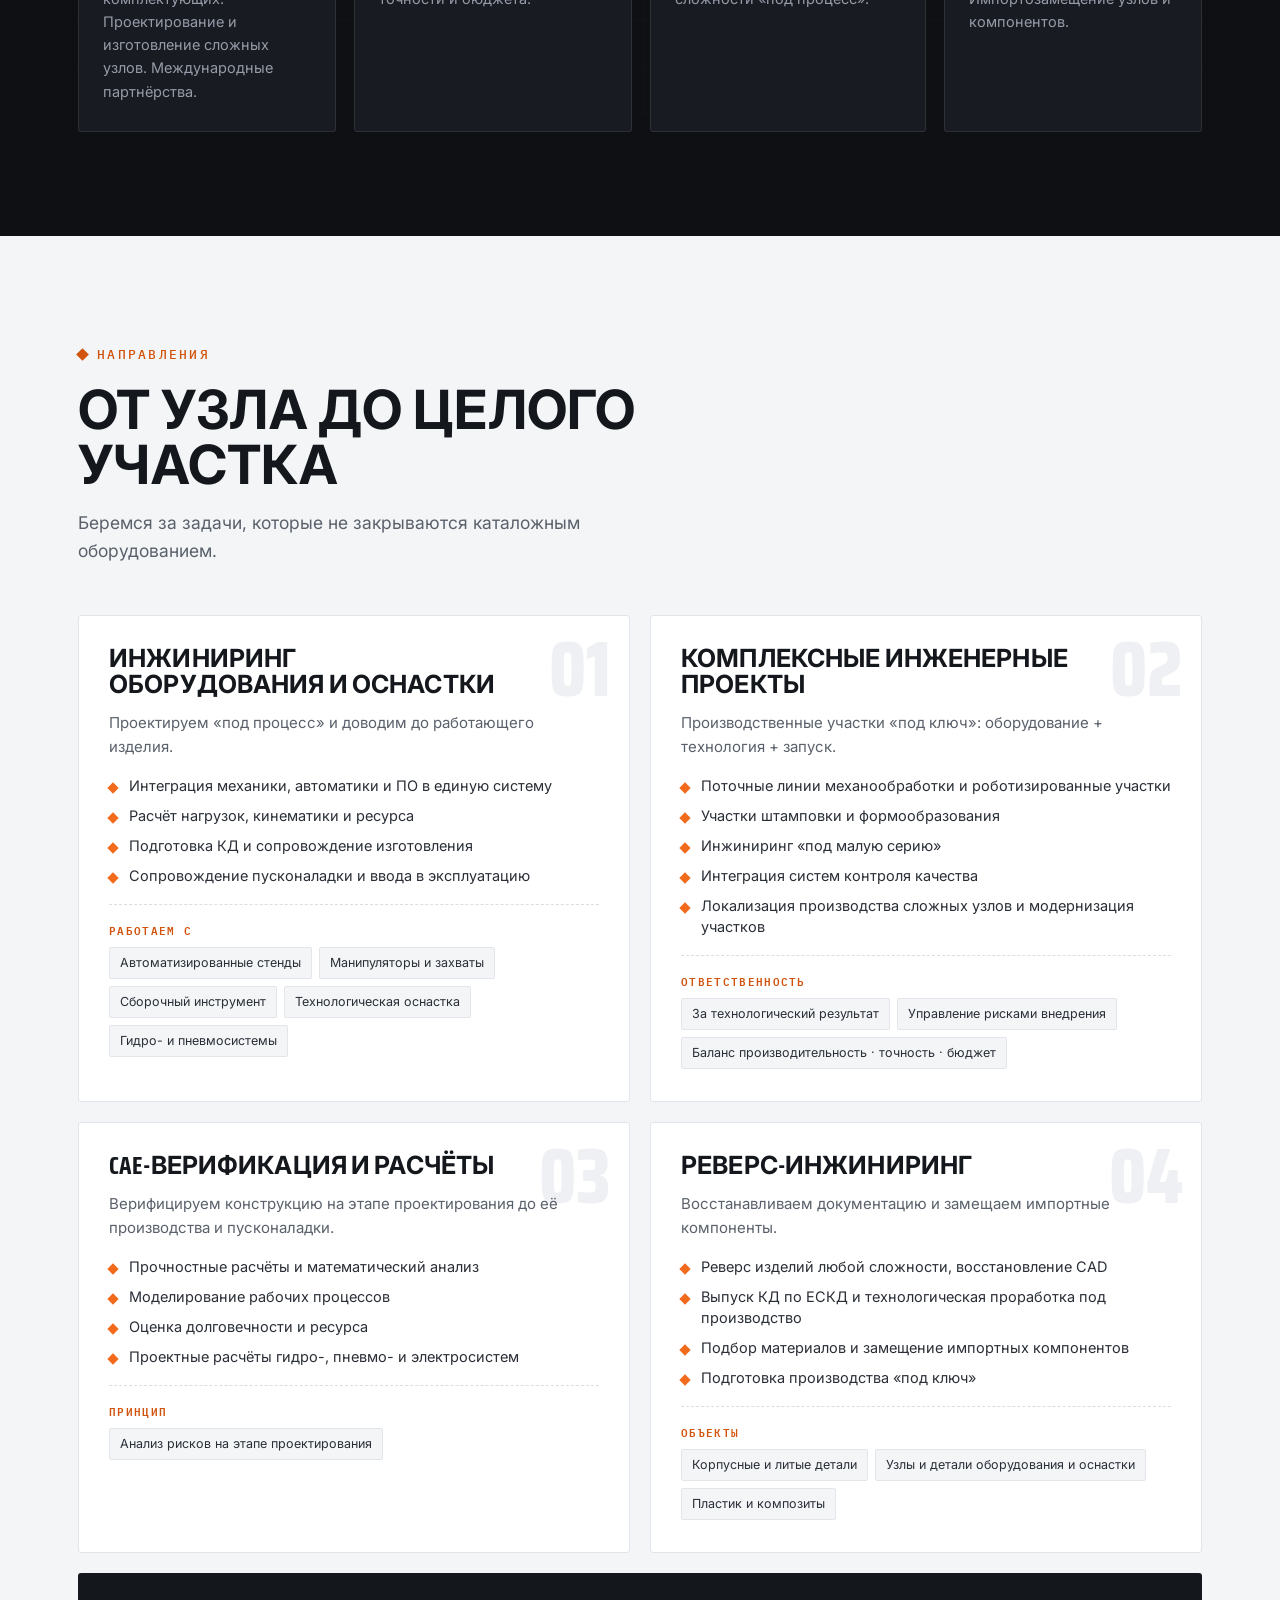
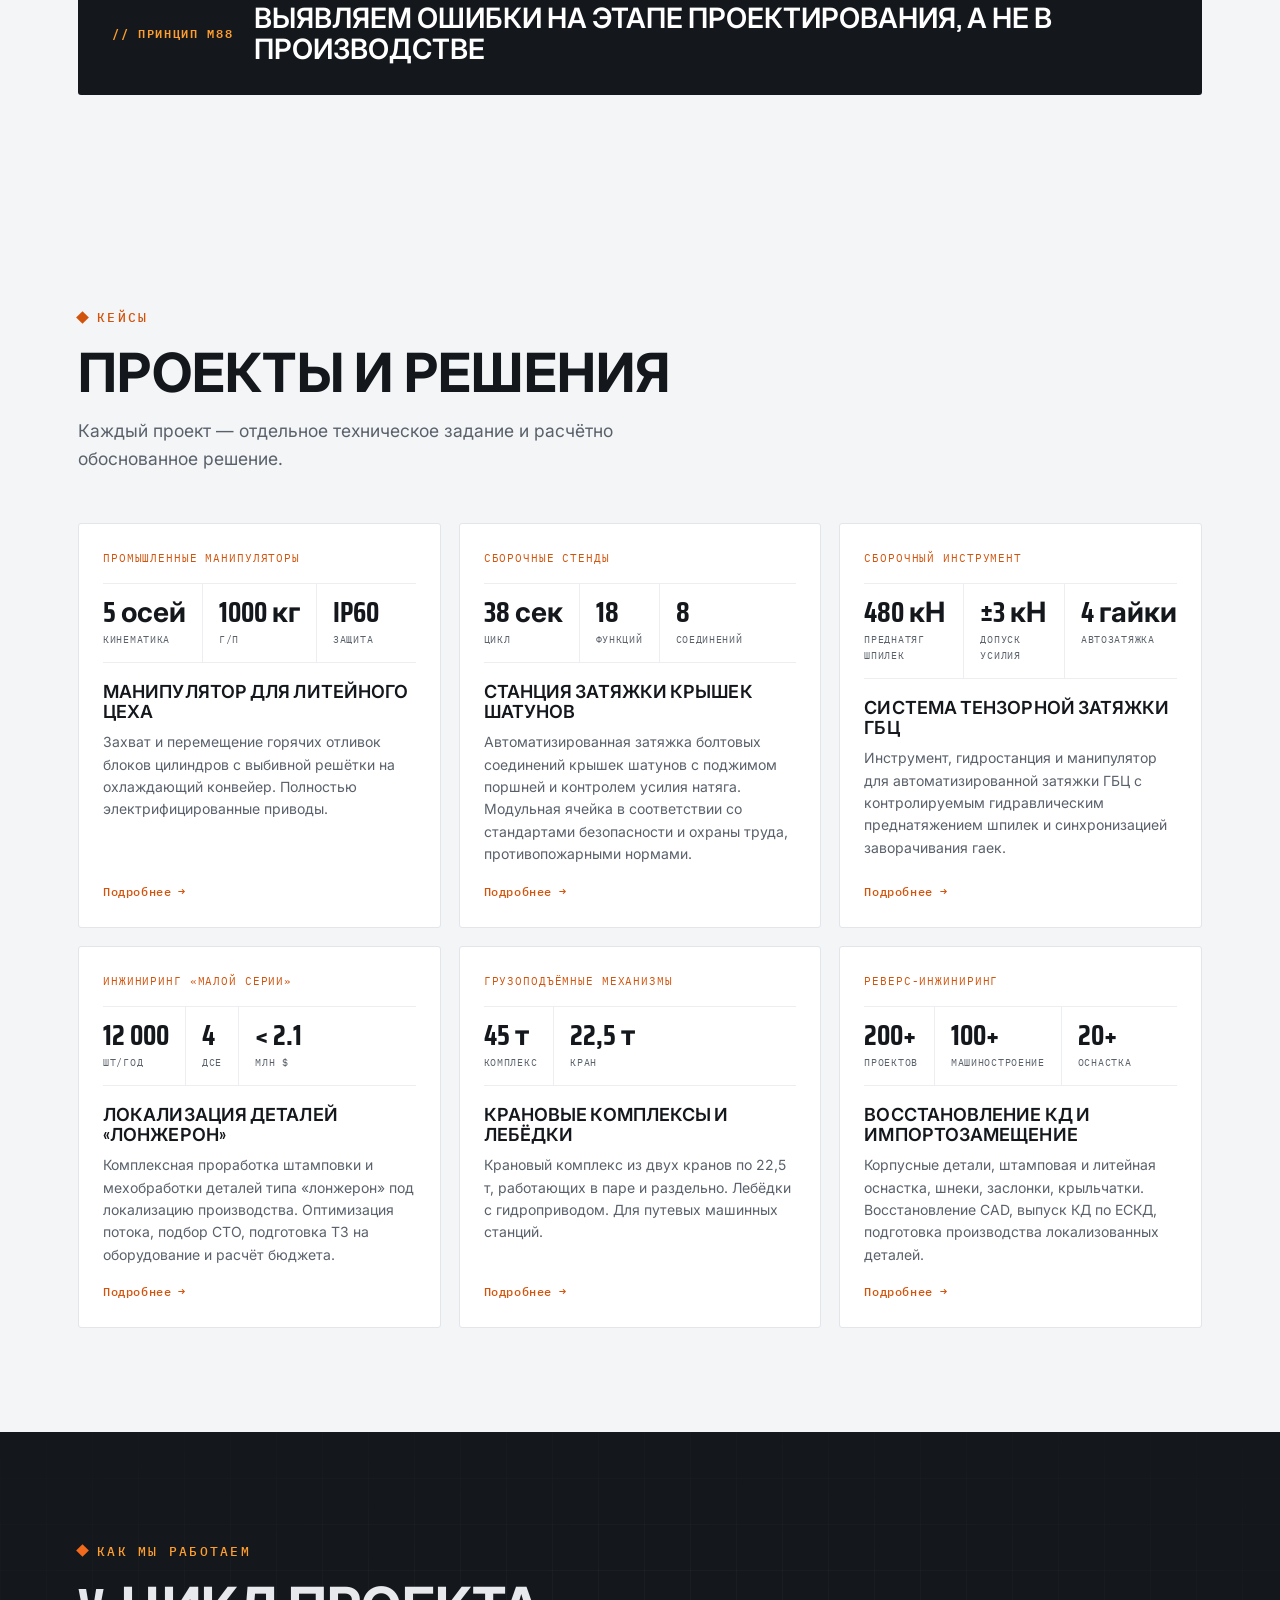
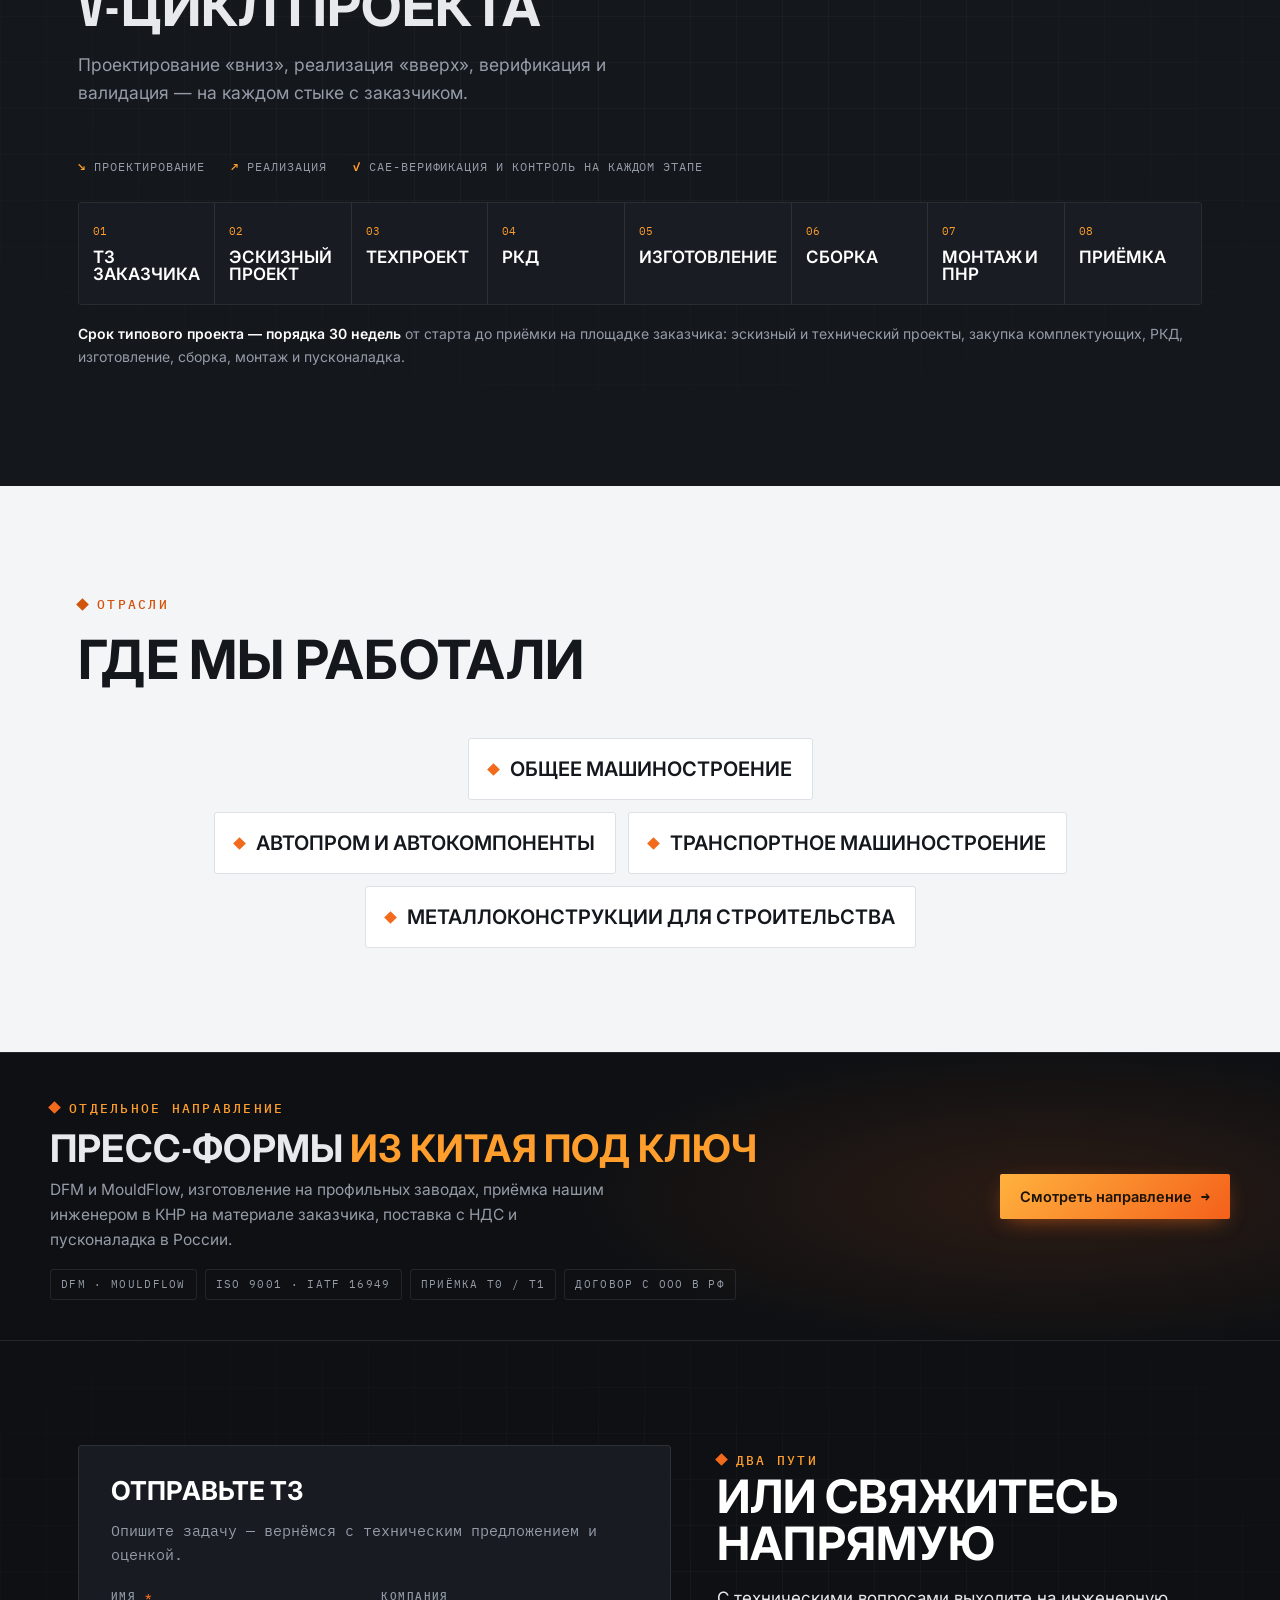
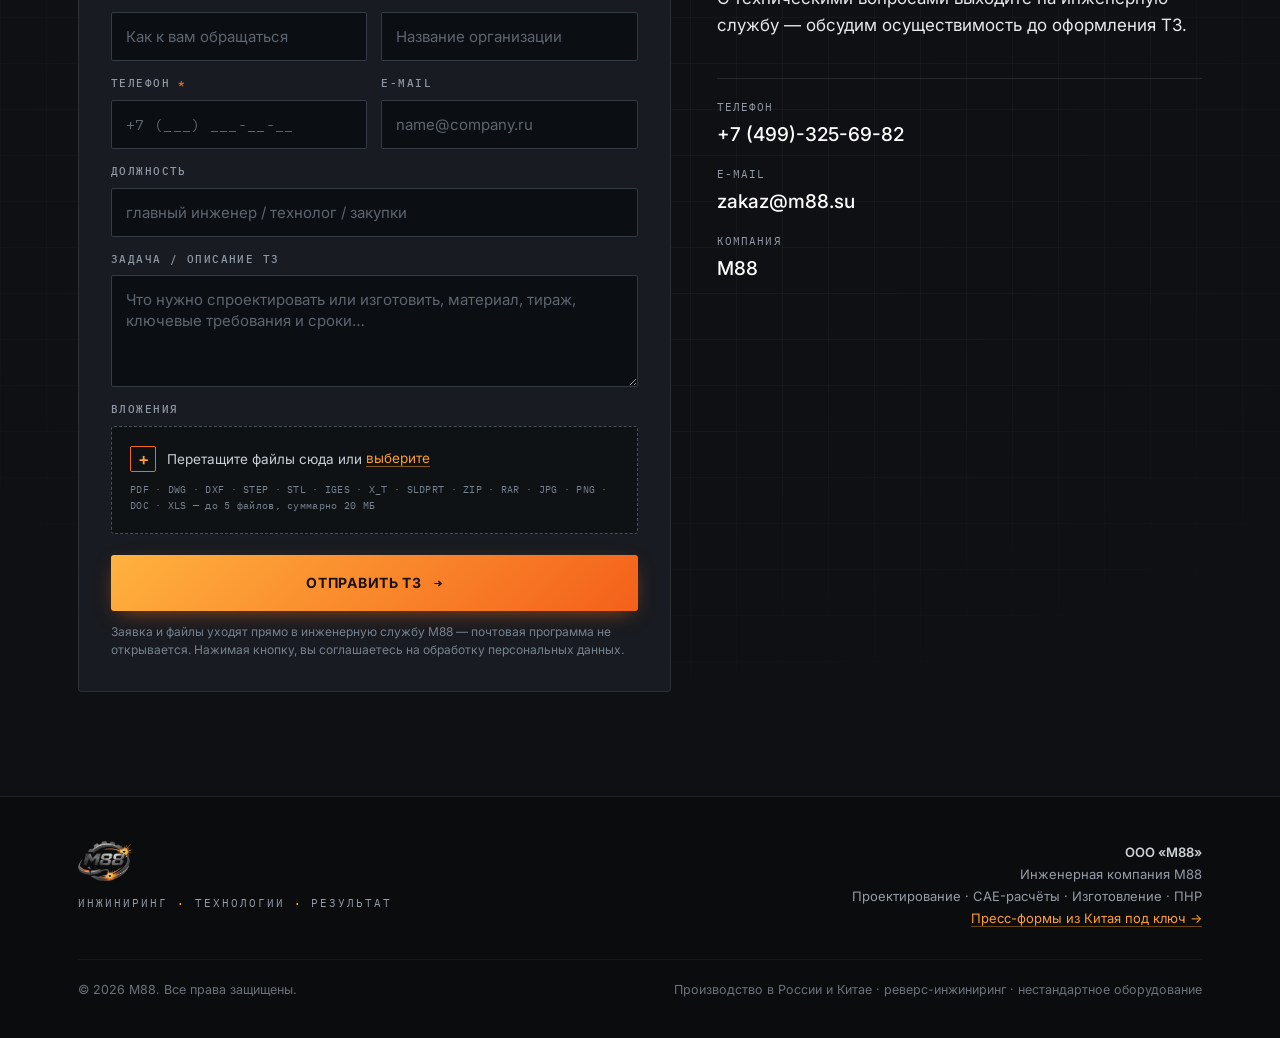
==== commit 84b53ed6: "Remove VM Partners branding" ====
--- a/index.html
+++ b/index.html
@@ -3,8 +3,31 @@
 <head>
 <meta charset="utf-8">
 <meta name="viewport" content="width=device-width, initial-scale=1">
+<!-- Yandex.Metrika counter -->
+<script type="text/javascript">
+  window.M88_YM_IDS = [113417020, 112562771];
+  window.M88_YM_ID = 113417020;
+  (function(m,e,t,r,i,k,a){
+    m[i]=m[i]||function(){(m[i].a=m[i].a||[]).push(arguments)};
+    m[i].l=1*new Date();
+    for (var j=0;j<document.scripts.length;j++){if(document.scripts[j].src===r){return;}}
+    k=e.createElement(t),a=e.getElementsByTagName(t)[0],k.async=1,k.src=r,a.parentNode.insertBefore(k,a);
+  })(window,document,'script','https://mc.yandex.ru/metrika/tag.js?id=113417020','ym');
+
+  ym(113417020,'init',{ssr:true,webvisor:true,clickmap:true,ecommerce:'dataLayer',referrer:document.referrer,url:location.href,accurateTrackBounce:true,trackLinks:true});
+
+  (function(m,e,t,r,i,k,a){
+    m[i]=m[i]||function(){(m[i].a=m[i].a||[]).push(arguments)};
+    m[i].l=1*new Date();
+    for (var j=0;j<document.scripts.length;j++){if(document.scripts[j].src===r){return;}}
+    k=e.createElement(t),a=e.getElementsByTagName(t)[0],k.async=1,k.src=r,a.parentNode.insertBefore(k,a);
+  })(window,document,'script','https://mc.yandex.ru/metrika/tag.js?id=112562771','ym');
+
+  ym(112562771,'init',{ssr:true,webvisor:false,clickmap:true,ecommerce:'dataLayer',referrer:document.referrer,url:location.href,accurateTrackBounce:true,trackLinks:true});
+</script>
+<!-- /Yandex.Metrika counter -->
 <title>М88 — инжиниринг и производство нестандартного оборудования</title>
-<meta name="description" content="М88 — инженерное подразделение группы VM Partners. Проектируем и изготавливаем нестандартное промышленное оборудование под ваш процесс: полный цикл от ТЗ до пусконаладки, производство в России и Китае.">
+<meta name="description" content="М88 — инженерная компания. Проектируем и изготавливаем нестандартное промышленное оборудование под ваш процесс: полный цикл от ТЗ до пусконаладки, производство в России и Китае.">
 <link rel="canonical" href="https://m88.su/">
 <meta property="og:type" content="website">
 <meta property="og:url" content="https://m88.su/">
@@ -458,12 +481,13 @@
 <script>document.documentElement.className+=" js";</script>
 </head>
 <body>
+<noscript><div><img src="https://mc.yandex.ru/watch/113417020" style="position:absolute;left:-9999px" alt=""><img src="https://mc.yandex.ru/watch/112562771" style="position:absolute;left:-9999px" alt=""></div></noscript>
 
 <header id="hdr">
   <div class="wrap bar">
     <a class="brand" href="#top">
       <img src="assets/m88-logo.png" alt="М88">
-      <span class="vm"><b>М88</b>VM&nbsp;PARTNERS</span>
+      <span class="vm"><b>М88</b></span>
     </a>
     <nav class="main">
       <a href="#competence">Компетенции</a>
@@ -494,7 +518,7 @@
       <div>
         <span class="eyebrow">Инжиниринг · Технологии · Результат</span>
         <h1>Нестандартное<br>оборудование <span class="glow">под ваш процесс</span></h1>
-        <p class="lead">М88 — инженерное подразделение группы VM&nbsp;Partners. Проектируем и изготавливаем нестандартное оборудование, оснастку и производственные участки. Полный цикл — от технического задания до ввода в эксплуатацию, с производством в России и Китае.</p>
+        <p class="lead">М88 — инженерная компания. Проектируем и изготавливаем нестандартное оборудование, оснастку и производственные участки. Полный цикл — от технического задания до ввода в эксплуатацию, с производством в России и Китае.</p>
         <div class="hero-cta">
           <a class="btn btn-primary" href="#contact">ОТПРАВИТЬ ТЗ <span class="arr">→</span></a>
           <a class="btn btn-ghost" href="#cases">Смотреть кейсы</a>
@@ -773,7 +797,7 @@
       <div class="cform reveal">
         <h3>Отправьте ТЗ</h3>
         <p class="fsub">Опишите задачу — вернёмся с техническим предложением и оценкой.</p>
-        <form id="tzform" data-m88form data-endpoint="send.php" data-page="Главная — инжиниринг">
+        <form id="tzform" data-m88form data-endpoint="/send.php" data-page="Главная — инжиниринг">
           <div class="m88-row">
             <div class="m88-f"><label for="f-name">Имя <span class="req">*</span></label><input id="f-name" name="name" autocomplete="name" placeholder="Как к вам обращаться" required></div>
             <div class="m88-f"><label for="f-company">Компания</label><input id="f-company" name="company" autocomplete="organization" placeholder="Название организации"></div>
@@ -806,7 +830,7 @@
         <div class="contactline">
           <div class="cl"><span class="k">Телефон</span><span class="v"><a href="tel:+74993256982">+7 (499)-325-69-82</a></span></div>
           <div class="cl"><span class="k">E-mail</span><span class="v"><a href="mailto:zakaz@m88.su">zakaz@m88.su</a></span></div>
-          <div class="cl"><span class="k">Группа компаний</span><span class="v">VM Partners</span></div>
+          <div class="cl"><span class="k">Компания</span><span class="v">М88</span></div>
         </div>
       </div>
     </div>
@@ -822,7 +846,7 @@
       </div>
       <div class="foot-r">
         <b>ООО «М88»</b><br>
-        Инженерное подразделение группы VM Partners<br>
+        Инженерная компания М88<br>
         Проектирование · CAE-расчёты · Изготовление · ПНР<br>
         <a href="press-formy/" style="color:var(--ember-2);border-bottom:1px solid rgba(255,158,44,.4)">Пресс-формы из Китая под ключ →</a>
       </div>
